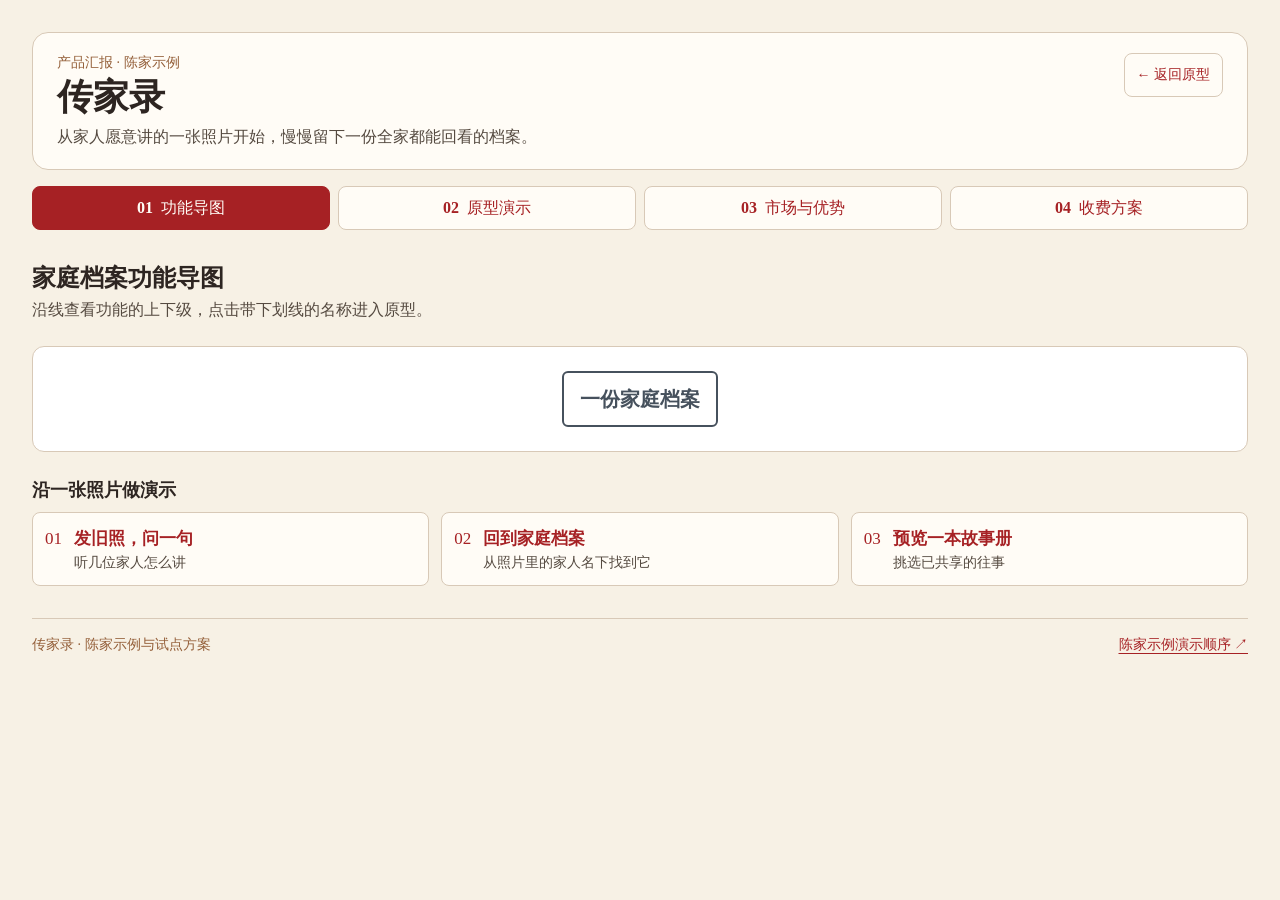
==== site/briefing.html @ 90c0b8bc "ci(发布): 部署传家录公开静态演示" ====
<!doctype html>
<html lang="zh-CN">
<head>
  <meta charset="utf-8">
  <meta name="viewport" content="width=device-width, initial-scale=1">
  <meta name="theme-color" content="#A62124">
  <meta name="description" content="传家录功能导图、陈家原型演示、目标市场与产品优势、收费方案。">
  <title>传家录 · 汇报专栏</title>
  <link rel="stylesheet" href="base.css">
  <link rel="stylesheet" href="briefing.css">
  <script src="briefing.js" defer></script>
</head>
<body class="briefing-page">
  <a class="briefing-skip" href="#briefing-content">跳到汇报内容</a>
  <div class="briefing-shell">
    <header class="briefing-header">
      <div>
        <p class="briefing-kicker">产品汇报 · 陈家示例</p>
        <h1>传家录</h1>
        <p>从家人愿意讲的一张照片开始，慢慢留下一份全家都能回看的档案。</p>
      </div>
      <a class="briefing-button" href="index.html#home">← 返回原型</a>
    </header>
    <nav class="briefing-steps" aria-label="汇报顺序">
      <a href="#features" data-briefing-step="features" aria-current="step"><span>01</span> 功能导图</a>
      <a href="#demo" data-briefing-step="demo"><span>02</span> 原型演示</a>
      <a href="#strengths" data-briefing-step="strengths"><span>03</span> 市场与优势</a>
      <a href="#pricing" data-briefing-step="pricing"><span>04</span> 收费方案</a>
    </nav>

    <main id="briefing-content" tabindex="-1">
      <section id="features" class="briefing-chapter" aria-labelledby="features-heading">
        <header class="briefing-section-head">
          <div><h2 id="features-heading" tabindex="-1">家庭档案功能导图</h2><p>沿线查看功能的上下级，点击带下划线的名称进入原型。</p></div>
          <p id="briefing-map-count" class="briefing-kicker"></p>
        </header>
        <div class="briefing-map">
          <div class="briefing-map-plane">
            <svg class="briefing-map-wires" preserveAspectRatio="none" aria-hidden="true" focusable="false">
              <defs>
                <symbol id="briefing-icon-family" viewBox="0 0 24 24"><path d="m3 10 9-7 9 7v10a1 1 0 0 1-1 1h-5v-7H9v7H4a1 1 0 0 1-1-1z"/></symbol>
                <symbol id="briefing-icon-record" viewBox="0 0 24 24"><path d="m15 4 5 5M4 20l5-1L21 7a2 2 0 0 0-5-5L4 14z"/></symbol>
                <symbol id="briefing-icon-together" viewBox="0 0 24 24"><rect x="8" y="2" width="8" height="13" rx="4"/><path d="M5 10a7 7 0 0 0 14 0M12 17v5M8 22h8"/></symbol>
                <symbol id="briefing-icon-daily" viewBox="0 0 24 24"><rect x="2" y="3" width="20" height="14" rx="2"/><path d="M12 17v4m-5 0h10"/></symbol>
                <symbol id="briefing-icon-legacy" viewBox="0 0 24 24"><path d="M4 3h13a2 2 0 0 1 2 2v16H6a3 3 0 0 1-3-3V4a1 1 0 0 1 1-1ZM3 17h16M8 7h7M8 11h5"/></symbol>
                <symbol id="briefing-icon-services" viewBox="0 0 24 24"><path d="m12 3 3 6 7 1-5 5 1 7-6-3-6 3 1-7-5-5 7-1Z"/></symbol>
              </defs>
              <g id="briefing-map-connections"></g>
            </svg>
            <p class="briefing-map-core">一份家庭档案</p>
            <div id="briefing-map-branches" class="briefing-map-branches" role="group" aria-label="家庭档案的六个功能分支"></div>
          </div>
        </div>
        <nav class="briefing-storyline" aria-label="一张照片的汇报路线">
          <h3>沿一张照片做演示</h3>
          <ol>
            <li><a href="#demo/old-photo"><span>01</span><strong>发旧照，问一句</strong><small>听几位家人怎么讲</small></a></li>
            <li><a href="#demo/by-person"><span>02</span><strong>回到家庭档案</strong><small>从照片里的家人名下找到它</small></a></li>
            <li><a href="#demo/storybook"><span>03</span><strong>预览一本故事册</strong><small>挑选已共享的往事</small></a></li>
          </ol>
        </nav>
      </section>

      <section id="demo" class="briefing-chapter" aria-labelledby="demo-heading" hidden>
        <header class="briefing-section-head">
          <div><h2 id="demo-heading" tabindex="-1">原型演示</h2><p>在这里操作陈家示例。用选择框切换讲解的功能。</p></div>
          <label class="briefing-picker">演示功能<select id="briefing-topic"></select></label>
        </header>
        <div id="briefing-demo-layout" class="briefing-demo-layout">
          <aside class="briefing-cue" aria-labelledby="briefing-topic-title">
            <div class="briefing-cue-copy">
              <p id="briefing-topic-group" class="briefing-kicker"></p>
              <h3 id="briefing-topic-title"></h3>
              <p id="briefing-topic-guide"></p>
            </div>
            <div class="briefing-cue-links">
              <a id="briefing-open-prototype" class="briefing-button" href="index.html#home" target="_blank" rel="noopener">打开完整原型 ↗</a>
              <a class="briefing-text-link" href="#features">回功能导图</a>
            </div>
          </aside>
          <div class="briefing-device">
            <iframe id="briefing-preview" title="传家录可操作原型" allow="microphone; camera; fullscreen"></iframe>
          </div>
        </div>
        <footer class="briefing-chapter-foot">
          <a class="briefing-button primary" href="#strengths">继续讲市场与优势 →</a>
        </footer>
      </section>

      <section id="strengths" class="briefing-chapter" aria-labelledby="strengths-heading" hidden>
        <header class="briefing-section-head">
          <div><h2 id="strengths-heading" tabindex="-1"><span>一份家庭档案，</span><span>记录全家人的日子</span></h2>
            <p>首批从父母往事整理和纪念礼物切入。子女发出一张老照片，请爸妈和亲友补原声，全家从这一件事开始记。</p></div>
        </header>
        <section class="briefing-selling-points" aria-labelledby="selling-points-heading">
          <h3 id="selling-points-heading">传家录的卖点</h3>
          <ul class="briefing-selling-grid">
            <li>
              <h4>一家人的往事，按家人就能找到</h4>
              <p>宝宝成长、爸妈的日子和两个人的日子各有入口。同一条往事可以关联多位家人，按授权回看。</p>
              <a class="briefing-text-link" href="#demo/by-person">按家人找往事 →</a>
            </li>
            <li>
              <h4>发一张老照片，收几位亲人的原声</h4>
              <p>亲人打开链接就能免登录回语音。每个人记得的细节，都留在原照片下。</p>
              <a class="briefing-text-link" href="#demo/old-photo">试发照片和收原声 →</a>
            </li>
            <li>
              <h4>爸妈用大屏回话，子女在手机回听</h4>
              <p>子女投送照片，爸妈点「回一句」，原声回到同一条往事。吃药提醒的确认回执也能在手机看。</p>
              <a class="briefing-text-link" href="#demo/screen-photo">体验爸妈大屏 →</a>
            </li>
            <li>
              <h4>先看自家的有声样册，再决定付费</h4>
              <p>选几条家人已共享的往事就能预览电子故事册，有录音的样页可以回听。开通家庭会员后可保存。</p>
              <a class="briefing-text-link" href="#demo/storybook">预览有声故事册 →</a>
            </li>
          </ul>
        </section>
        <dl class="briefing-market-entry">
          <div>
            <dt>首批目标客户</dt>
            <dd>手里有老照片、愿意组织亲人记录的成年子女。子女发起并决定是否付费，父母讲往事，其他家人补细节。</dd>
          </div>
          <div>
            <dt>从哪里触达</dt>
            <dd>优先找正在筹备父母寿辰、退休纪念或家庭团聚的子女。家庭摄影和老照片整理服务可作为待验证的合作渠道。</dd>
          </div>
        </dl>
        <section class="briefing-market-business" aria-labelledby="market-business-heading">
          <h3 id="market-business-heading">首期做手机端记录和成册，按家庭收费</h3>
          <p>把投入放在发照片、收原声、按家人回看和预览样册。全家可以免费开始，子女看到自家的样册后再决定是否开通会员。家庭会员拟按 <strong>249 元／家／年</strong> 收费，含共享 20 GB 和每年保存 2 本电子故事册。</p>
          <p>按可触达家庭数、完成首条共同记录的比例和完成后的实际付费率测算会员收入。日常补记和回看是续费的依据，纪念书、人生故事片、数字人和 VR 建模按单核算交付。</p>
        </section>
        <h3 id="market-comparison-heading" class="briefing-market-comparison-heading">家庭已有的选择与传家录的做法</h3>
        <div class="briefing-comparison-frame">
          <table class="briefing-comparison" role="table" aria-labelledby="market-comparison-heading">
            <thead role="rowgroup">
              <tr role="row">
                <th scope="col" role="columnheader">家庭任务</th>
                <th scope="col" role="columnheader">已有选择</th>
                <th scope="col" role="columnheader">传家录的优势</th>
                <th scope="col" role="columnheader">原型演示</th>
              </tr>
            </thead>
            <tbody role="rowgroup">
              <tr role="row">
                <th scope="row" role="rowheader">一家人分别记什么</th>
                <td role="cell" data-label="已有选择">
                  <p>亲宝宝围绕孕期、育儿和宝宝成长设计，亲友可以一起上传和回看孩子的照片、视频。</p>
                  <p class="briefing-comparison-sources">
                    <a class="briefing-text-link" href="https://apps.apple.com/cn/app/id672984826" target="_blank" rel="noopener noreferrer">亲宝宝官方功能 ↗</a>
                  </p>
                </td>
                <td class="briefing-comparison-product" role="cell" data-label="传家录的优势">
                  <p><strong>三个专版共用一份家庭档案</strong></p>
                  <ul class="briefing-comparison-editions">
                    <li><strong>宝宝成长</strong>从孕期、出生记到各月龄，照片视频与成长里程碑排在同一条时间线。</li>
                    <li><strong>爸妈的日子</strong>按年月翻有声相册，爸妈可以自己记，家人也能代记。</li>
                    <li><strong>两个人的日子</strong>记录约会、旅行和纪念日。默认仅两人可见，双方确认后可分享到指定家庭。</li>
                  </ul>
                </td>
                <td role="cell">
                  <div class="briefing-comparison-demos">
                    <a class="briefing-text-link" href="#demo/baby">宝宝专版 →</a>
                    <a class="briefing-text-link" href="#demo/elders">老年专版 →</a>
                    <a class="briefing-text-link" href="#demo/couple">两个人的日子 →</a>
                  </div>
                </td>
              </tr>
              <tr role="row">
                <th scope="row" role="rowheader">请父母讲往事</th>
                <td role="cell" data-label="已有选择">
                  <p>小智支持从照片口述成书。Remento 的 Story Ornament 支持多人录音，提交时需要登录或创建账号。</p>
                  <p class="briefing-comparison-sources">
                    <a class="briefing-text-link" href="https://www.memor.cn/" target="_blank" rel="noopener noreferrer">小智 ↗</a>
                    <a class="briefing-text-link" href="https://help.remento.co/en/articles/17184738-remento-ornament-contributor" target="_blank" rel="noopener noreferrer">Remento ↗</a>
                  </p>
                </td>
                <td class="briefing-comparison-product" role="cell" data-label="传家录的优势">
                  <p><strong>发一张照片就能请几位亲人讲同一件事</strong></p>
                  <p>女儿发爸妈的结婚照，问「那天是谁拍的？」爸爸和姑姑分别打开链接，免登录回语音。两份原声都留在原照片下，链接可分别撤回。</p>
                </td>
                <td role="cell"><a class="briefing-text-link" href="#demo/old-photo">发图和收回原声 →</a></td>
              </tr>
              <tr role="row">
                <th scope="row" role="rowheader">按家人找往事</th>
                <td role="cell" data-label="已有选择">
                  <p>融修提供全家可共建的家族树与人物档案，成员可以在授权范围内补充照片、声音和故事。</p>
                  <p class="briefing-comparison-sources">
                    <a class="briefing-text-link" href="https://www.rximmortal.com/" target="_blank" rel="noopener noreferrer">融修 ↗</a>
                  </p>
                </td>
                <td class="briefing-comparison-product" role="cell" data-label="传家录的优势">
                  <p><strong>同一条往事能从相关家人的名下翻到</strong></p>
                  <p>「念念第一次自己拜年」只留一条，念念的成长相册和爷爷的往事都能找到它。相关家人和可见范围分别设置，回看的都是同一条原记录。</p>
                </td>
                <td role="cell"><a class="briefing-text-link" href="#demo/by-person">按家人找同一条记录 →</a></td>
              </tr>
              <tr role="row">
                <th scope="row" role="rowheader">和爸妈一起回看</th>
                <td role="cell" data-label="已有选择">
                  <p>海外产品 ViewClix 已提供照片投送、定时提醒和通话时共看照片。</p>
                  <p class="briefing-comparison-sources">
                    <a class="briefing-text-link" href="https://viewclix.com/features/" target="_blank" rel="noopener noreferrer">ViewClix ↗</a>
                  </p>
                </td>
                <td class="briefing-comparison-product" role="cell" data-label="传家录的优势">
                  <p><strong>大屏上回的一句话，也回到原照片下</strong></p>
                  <p>子女从「记录」投送照片，爸妈在演示机点「回一句」。录音留在手机里的原照片下，也能从「爸妈的日子」回听。</p>
                </td>
                <td role="cell"><a class="briefing-text-link" href="#demo/screen-photo">看手机和大屏联动 →</a></td>
              </tr>
              <tr role="row">
                <th scope="row" role="rowheader">给家人做纪念册</th>
                <td role="cell" data-label="已有选择">
                  <p>小智公开提供实体印书及访谈成书，交付物和价格可以提前查看。</p>
                  <p class="briefing-comparison-sources">
                    <a class="briefing-text-link" href="https://www.memor.cn/" target="_blank" rel="noopener noreferrer">小智成书说明 ↗</a>
                  </p>
                </td>
                <td class="briefing-comparison-product" role="cell" data-label="传家录的优势">
                  <p><strong>用家人共同补好的往事做成样册</strong></p>
                  <p>从家庭档案选几条共享往事，预览自家的电子故事册，有原声的样页可以回听。子女看到效果后，可选择开通会员保存。</p>
                </td>
                <td role="cell"><a class="briefing-text-link" href="#demo/storybook">预览家庭故事册 →</a></td>
              </tr>
            </tbody>
          </table>
        </div>
        <footer class="briefing-chapter-foot">
          <a class="briefing-button primary" href="#pricing">继续讲收费方案 →</a>
        </footer>
      </section>

      <section id="pricing" class="briefing-chapter" aria-labelledby="pricing-heading" hidden>
        <header class="briefing-section-head">
          <div><h2 id="pricing-heading" tabindex="-1">收费方案</h2><p>全家先免费记录，按需要选家庭会员、爸妈大屏或专业制作服务。</p></div>
          <p class="briefing-kicker">试点方案</p>
        </header>
        <div class="briefing-prices">
          <article class="briefing-card">
            <h3>免费家庭</h3>
            <p class="briefing-price">0 元</p>
            <ul>
              <li>每家 2 GB 基础存储</li>
              <li>建家、邀请、家训、族谱和共同记录</li>
              <li>查看已授权的档案，挑选往事预览故事册</li>
            </ul>
          </article>
          <article class="briefing-card featured">
            <h3>家庭会员</h3>
            <p class="briefing-price">249 元 <small>／家／年</small></p>
            <ul>
              <li>同一家共享 20 GB 总容量</li>
              <li>每会员年保存 2 本电子故事册</li>
              <li>获授权的家人可回看，故事册可另存 PDF</li>
            </ul>
          </article>
        </div>
        <section id="pricing-screen" class="briefing-services" aria-labelledby="pricing-screen-heading">
          <header>
            <h3 id="pricing-screen-heading">爸妈大屏硬件</h3>
            <p>大屏放在爸妈家里，子女用手机绑定并管理，两端共用一份家庭档案。</p>
          </header>
          <div class="briefing-card">
            <div class="briefing-prices">
              <div>
                <h4>单买大屏</h4>
                <p class="briefing-service-price">按台一次性购机</p>
                <p>设备售价待核算，免费家庭和会员家庭均可绑定。</p>
              </div>
              <div>
                <h4>购机加选家庭会员</h4>
                <p class="briefing-service-price">一次性设备价 + 249 元／家／年</p>
                <p>加开后共享 20 GB，每年可存 2 本电子故事册。已有会员沿用本家权益。</p>
              </div>
            </div>
            <p><strong>设备基础联动</strong>包含手机投照片、大屏回语音、吃药提醒与确认回执、视频通话和一起看照片。回话会留在原往事下。</p>
            <a class="briefing-text-link" href="#demo/screen-photo">体验爸妈大屏 →</a>
          </div>
        </section>
        <section class="briefing-services" aria-labelledby="pricing-services-heading">
          <header>
            <h3 id="pricing-services-heading">独立增值服务</h3>
            <p>免费家庭和会员家庭都可以按项咨询。</p>
          </header>
          <div class="briefing-prices">
            <article class="briefing-card">
              <h4>AI 人生故事片</h4>
              <p class="briefing-service-price">15,000 元／位</p>
              <p>顾问上门采集口述和老照片，交付约 5 分钟的成片。</p>
              <a class="briefing-text-link" href="#demo/film">看故事片样片 →</a>
            </article>
            <article class="briefing-card">
              <h4>数字人创建</h4>
              <p class="briefing-service-price">按人物与制作范围报价</p>
              <p>用本人授权的资料创建互动数字人。家人可以提问，也能回看回答引用的资料。</p>
              <a class="briefing-text-link" href="#demo/digital-create">看数字人创建服务 →</a>
            </article>
            <article class="briefing-card">
              <h4>VR 房间建模</h4>
              <p class="briefing-service-price">按空间和采集范围报价</p>
              <p>把房间或老宅做成可漫游的三维场景。点开物件，就能回看相关故事。</p>
              <a class="briefing-text-link" href="#demo/vr-model">看 VR 房间建模服务 →</a>
            </article>
            <article class="briefing-card">
              <h4>人工纪念书</h4>
              <p class="briefing-service-price">按编辑、样书和印制分段报价</p>
              <p>人工整理家庭资料，确认校样和样书后印制成册。</p>
              <a class="briefing-text-link" href="#demo/keepsake">看纪念书制作流程 →</a>
            </article>
          </div>
        </section>
        <p class="briefing-note">大屏联动、订单与支付均为原型演示。</p>
        <footer class="briefing-chapter-foot">
          <a class="briefing-text-link" href="commercial-plan.html" target="_blank" rel="noopener">查看完整收费与交付规则 ↗</a>
          <a class="briefing-button" href="#demo/membership">演示会员权益 →</a>
        </footer>
      </section>
      <noscript><p class="briefing-note">开启 JavaScript 后可使用功能导图和内嵌原型。<a href="commercial-plan.html">查看收费方案</a></p></noscript>
    </main>

    <footer class="briefing-footer">
      <span>传家录 · 陈家示例与试点方案</span>
      <a href="assets/demo-mindmap.svg" target="_blank" rel="noopener">陈家示例演示顺序 ↗</a>
    </footer>
  </div>
</body>
</html>
---- site/base.css ----
/* 设计基线：朱门红、宣纸白与宋体；所有业务页共享同一套主题色。 */
:root{--canvas:#F7F1E5;--surface:#FFFCF6;--muted:#EFE5D7;--brand:#A62124;--pressed:#811A1D;--soft:#F5E7DF;--ink:#2D2521;--secondary:#554A40;--subtle:#74675B;--copper:#945F39;--copper-soft:#F0E3CE;--line:#D8C9B7;--danger:#A13E3E;--action:#B52D2A;--unit:1;--phone-width:390px;color-scheme:light}
*{box-sizing:border-box}
body{margin:0;background:#EAE7DF;color:var(--ink);font:17px/1.65 "Microsoft YaHei","PingFang SC",sans-serif}
/* 应用内大字号放大正文和操作文字；容器随文字自然增高。 */
body.large-text{--unit:1.3}
button,input,select,textarea{font:inherit}
button,a,input,select,textarea{-webkit-tap-highlight-color:transparent}
button{cursor:pointer}
button{color:inherit}
button:disabled{cursor:default;opacity:.5}
button:focus-visible,a:focus-visible,input:focus-visible,select:focus-visible,textarea:focus-visible{outline:2px solid var(--copper);outline-offset:3px}
button{border:0}
a{color:var(--brand)}
h1,h2,h3,p{margin:0}
h1,h2,h3{line-height:1.45}
button svg{flex-shrink:0}
.icon{width:22px;height:22px;vertical-align:middle;flex-shrink:0}
.serif{font-family:"Noto Serif SC","Songti SC",SimSun,serif}
button:active:not(:disabled){transform:translateY(1px)}
.studio{min-height:100vh;display:grid;grid-template-columns:260px minmax(460px,1fr) 250px;max-width:1600px;margin:auto}
.studio-sidebar{padding:48px 30px 28px;display:flex;flex-direction:column;border-right:1px solid #D8D8CE;background:#F2EFE7}
.wordmark{font-family:SimSun,serif;font-size:25px;font-weight:700;text-decoration:none;color:var(--brand)}
.wordmark span{display:block;font:9px/2.4 Georgia,serif;letter-spacing:2.4px;color:var(--copper)}
.studio-intro{font:36px/1.6 SimSun,serif;margin:46px 0 14px}
.studio-intro em{font-style:normal;color:var(--brand)}
.studio-caption{font-size:13px;color:var(--secondary);line-height:1.9}
.studio-nav{display:grid;gap:6px;margin-top:32px}
.studio-nav button{background:transparent;display:flex;align-items:center;gap:12px;border-radius:10px;padding:11px 13px;font-size:14px;text-align:left}
.studio-nav button.active{background:#E8D9C9;color:var(--brand);font-weight:700}
.studio-nav button:hover{background:#E8D9C9}
.studio-nav .icon{width:18px;height:18px}
.studio-bottom{margin-top:auto;padding-top:30px;font-size:11px;color:var(--subtle);line-height:2}
.studio-dot{display:inline-block;width:6px;height:6px;background:var(--brand);border-radius:50%;margin-right:6px}
.stage{display:flex;flex-direction:column;align-items:center;justify-content:center;padding:24px 20px;min-width:0}
.review-toolbar{display:flex;align-items:center;justify-content:center;flex-wrap:wrap;gap:8px;font-size:11px;color:var(--secondary);margin-bottom:16px;max-width:520px}
.review-toolbar label{display:flex;align-items:center;gap:4px}
.review-toolbar select,.review-toolbar button{border:1px solid #E8D9C9;background:#F9F7F1;border-radius:7px;padding:5px 6px;font-size:11px}
.review-toolbar button[aria-pressed="true"]{background:var(--brand);color:white}
/* 报告入口放在预览工具区，手机视口同样可见，不增加客户主导航栏目。 */
.review-report-link{display:inline-flex;align-items:center;min-height:32px;padding:5px 8px;border:1px solid #E8D9C9;border-radius:7px;background:#F9F7F1;text-decoration:none;font-size:11px;white-space:nowrap}
.review-label{font-size:10px;letter-spacing:1px;margin-right:4px}
.phone{width:var(--phone-width);height:844px;max-width:100%;background:var(--canvas);border:7px solid #FFFDF7;border-radius:42px;box-shadow:0 0 0 1px #C9A99A,0 22px 55px #70202316;display:flex;flex-direction:column;overflow:hidden;position:relative}
.statusbar{height:36px;flex-shrink:0;padding:9px 22px 0;display:flex;justify-content:space-between;font:12px/1.3 Arial,sans-serif;color:var(--ink)}
.statusbar>div{display:flex;gap:8px;align-items:center}
.signal{font-size:10px;letter-spacing:-2px}
.wifi{font-size:17px}
.battery{height:9px;width:20px;border:1px solid currentColor;border-radius:2px;position:relative}
.battery:before{content:"";position:absolute;inset:1px 2px 1px 1px;background:currentColor;border-radius:1px}
.app-header{padding:6px 18px 10px;display:flex;align-items:center;gap:8px;min-height:58px;flex-shrink:0}
.app-header h1{font-size:calc(18px * var(--unit));font-weight:600;flex:1;min-width:0;overflow-wrap:anywhere}
.my-button{display:flex;align-items:center;gap:5px;padding:3px;background:none;font-size:calc(13px * var(--unit));white-space:nowrap;min-height:48px}
.app-content{flex:1;min-height:0;overflow-y:auto;overflow-x:hidden;scrollbar-width:thin;scrollbar-color:#C9A99A transparent;outline:none;position:relative}
.app-content:focus{outline:none}
/* 五项主导航在两种字号下沿用相同位置，长栏目名可在各自按钮内换行。 */
.bottom-nav{display:grid;grid-auto-flow:column;grid-auto-columns:minmax(0,1fr);align-items:stretch;flex-shrink:0;padding:7px 8px 10px;background:var(--surface);border-top:1px solid #E8D9C9}
.bottom-nav button{min-width:0;background:none;color:var(--subtle);display:flex;flex-direction:column;justify-content:center;align-items:center;gap:2px;font-size:calc(12px * var(--unit));line-height:1.35;white-space:nowrap;padding:3px 2px;min-height:48px}
.large-type .bottom-nav button span{max-width:100%;white-space:normal;overflow-wrap:anywhere}
.bottom-nav button.active{color:var(--brand);font-weight:700}
.bottom-nav .icon{width:23px;height:23px}
.review-panel{padding:105px 25px 30px 20px;color:var(--secondary)}
.eyebrow{font-size:10px;letter-spacing:2px;color:var(--copper)}
.review-panel h2{font:23px/1.6 SimSun,serif;color:var(--ink);margin:15px 0}
.review-panel>p{font-size:13px;line-height:1.9}
.palette{display:flex;gap:8px;margin:24px 0}
.palette i{width:24px;height:24px;border-radius:50%;border:1px solid #E8D9C9}
.review-rule{border-top:1px solid #E8D9C9;padding-top:20px;font-size:12px}
.review-rule strong{font-size:13px;color:var(--brand)}
.review-rule p{margin-top:7px;line-height:1.8}
.review-panel details{margin-top:28px;font-size:11px}
.review-panel summary{cursor:pointer}
.review-panel pre{font:10px/1.7 monospace;white-space:pre-wrap;overflow-wrap:anywhere;margin:12px 0;padding:10px;background:#F4F3ED;border-radius:8px}
.overview-link{display:block;margin-top:22px;font-size:12px;text-decoration:none}
.stage-note{font-size:10px;color:var(--subtle);text-align:center;margin-top:10px;max-width:400px}
/* 基础内容与控件使用同一套尺寸，系统字号放大时自然增高。 */
.page{padding:8px 19px 28px;font-size:calc(17px * var(--unit))}
.page-title{font:600 calc(29px * var(--unit))/1.5 SimSun,serif;letter-spacing:-.6px;margin:2px 0 8px}
.page-subtitle{font-size:calc(14px * var(--unit));color:var(--secondary);line-height:1.7}
.section{margin-top:25px}
.section-heading{display:flex;align-items:center;justify-content:space-between;gap:8px;margin-bottom:12px}
.section-heading h2{font-size:calc(19px * var(--unit));font-weight:600}
.section-heading .text-link{font-size:calc(13px * var(--unit))}
.caption{font-size:calc(13px * var(--unit));color:var(--subtle);line-height:1.65}
.small{font-size:calc(14px * var(--unit))}
.muted{color:var(--secondary)}
.copper{color:var(--copper)}
.row{display:flex;align-items:center;gap:12px}
.between{justify-content:space-between}
.grow{flex:1;min-width:0}
.stack{display:grid;gap:12px}
.btn{display:inline-flex;align-items:center;justify-content:center;gap:8px;min-height:52px;padding:12px 18px;border-radius:12px;background:var(--brand);color:var(--surface);font-size:calc(16px * var(--unit));font-weight:500;line-height:1.5;text-align:center;white-space:normal;overflow-wrap:anywhere}
.btn:hover{background:var(--pressed)}
.btn.secondary{background:var(--soft);color:var(--brand)}
.btn.outline{background:transparent;border:1px solid #C9A99A;color:var(--brand)}
.btn.light{background:var(--surface);color:var(--brand)}
.btn.danger{background:#F5E8E4;color:var(--danger)}
.btn.compact{min-height:43px;font-size:calc(14px * var(--unit));padding:8px 12px}
.full{width:100%}
.text-link{background:none;color:var(--brand);font-size:inherit;padding:5px 0;display:inline-flex;align-items:center;gap:5px;text-decoration:none;min-height:36px;text-align:left}
.text-link .icon{width:16px;height:16px}
.icon-button{display:inline-flex;align-items:center;justify-content:center;width:48px;min-height:48px;flex-shrink:0;background:transparent;border-radius:50%}
.icon-button.soft{background:var(--soft)}
.card{background:var(--surface);border:1px solid #E8D9C9;border-radius:16px;padding:16px}
.badge{display:inline-flex;align-items:center;gap:4px;font-size:calc(13px * var(--unit));line-height:1.5;background:var(--soft);color:var(--brand);padding:4px 7px;border-radius:6px;vertical-align:middle;max-width:100%;overflow-wrap:anywhere}
.badge.warm{background:var(--copper-soft);color:var(--copper)}
.badge.gray{background:#EEEDE6;color:var(--secondary)}
.badge.error{background:#F4E7E4;color:var(--danger)}
.avatar{width:40px;height:40px;display:inline-flex;align-items:center;justify-content:center;border-radius:50%;flex-shrink:0;overflow:hidden;background:#E8D9C9;color:var(--brand);font-size:16px;font-family:SimSun,serif;font-weight:600}
.avatar img{height:100%;width:100%;object-fit:cover}
.avatar.father img{object-position:24% center}
.avatar.daughter img{object-position:76% center}
.avatar.small{width:28px;height:28px;font-size:12px}
.avatar.large{width:68px;height:68px;font-size:28px}
.avatar.rose{background:#EBDDD6;color:#875B4F}
.avatar.sand{background:#DFDCCB;color:#746344}
.tags{display:flex;flex-wrap:wrap;gap:6px}
.divider{border:0;border-top:1px solid var(--line);margin:20px 0}
.empty{padding:30px 16px;text-align:center;color:var(--secondary)}
.empty>.icon{width:34px;height:34px;color:var(--copper);margin-bottom:12px}
.empty h2{font-size:calc(19px * var(--unit));color:var(--ink);margin-bottom:10px}
.empty p{font-size:calc(14px * var(--unit));margin-bottom:18px}
.note{font-size:calc(13px * var(--unit));line-height:1.7;color:var(--secondary);background:#EEEEE5;padding:12px;border-radius:10px}
.notice{background:var(--copper-soft);color:var(--copper);border-radius:12px;padding:13px;font-size:calc(14px * var(--unit));line-height:1.65}
.toast{position:absolute;bottom:90px;left:20px;right:20px;background:#702023EF;color:white;border-radius:12px;padding:12px 16px;font-size:14px;line-height:1.7;text-align:center;pointer-events:none;opacity:0;transform:translateY(8px);transition:.2s;z-index:50}
.toast.show{opacity:1;transform:none}
.tabs{display:flex;gap:8px;margin:18px 0;flex-wrap:wrap}
.tabs button{padding:9px 16px;border-radius:9px;background:transparent;color:var(--secondary);font-size:calc(15px * var(--unit));min-height:44px}
.tabs button.active{background:var(--brand);color:white}
.form-field{display:grid;gap:7px;margin-bottom:18px}
.form-field>label{font-size:calc(15px * var(--unit));font-weight:600}
.form-field input,.form-field select,.form-field textarea{width:100%;border:1px solid #C9A99A;border-radius:11px;background:var(--surface);padding:12px;color:var(--ink);font-size:calc(16px * var(--unit));line-height:1.7;min-width:0}
.form-field textarea{min-height:150px;resize:vertical}
.check-row{display:flex;align-items:flex-start;gap:10px;font-size:calc(14px * var(--unit));padding:9px 0}
.check-row input{width:19px;height:19px;accent-color:var(--brand);margin-top:3px;flex-shrink:0}
.modal{border:0;border-radius:23px;background:var(--surface);color:var(--ink);width:min(420px,calc(100% - 28px));max-height:85dvh;padding:24px;box-shadow:0 20px 80px #70202330}
.modal::backdrop{background:#70202355}
.modal-header{display:flex;align-items:center;justify-content:space-between;margin-bottom:16px;gap:8px}
.modal-header h2{font:600 23px/1.5 SimSun,serif}
.modal p{margin-bottom:13px;font-size:15px;line-height:1.8}
.modal .icon-button{margin:-8px -10px -8px 0}
.modal .form-field>label,.modal .form-field input,.modal .form-field select,.modal .form-field textarea{font-size:16px}
.modal .btn{font-size:16px}
.modal .caption{font-size:13px}
.modal .check-row{font-size:14px}
.modal-error{color:var(--danger);font-size:14px;min-height:24px}
@media(min-width:1600px){.studio{grid-template-columns:280px minmax(500px,1fr) 290px}
.studio-sidebar{padding-left:42px}
.review-panel{padding-right:40px}}
@media(max-width:1150px){.studio{grid-template-columns:230px minmax(430px,1fr)}
.review-panel{display:none}
.studio-sidebar{padding-left:24px;padding-right:24px}}
@media(max-width:760px){.studio{display:block}
.studio-sidebar,.review-panel{display:none}
.stage{padding:0;height:100dvh}
.review-toolbar{position:relative;z-index:10;width:100%;margin:0;background:#F7F1E5;padding:5px;min-height:40px;max-width:none}
.review-label{display:none}
.phone{width:100%!important;height:auto;flex:1;min-height:0;border:0;border-radius:0;box-shadow:none}
.statusbar{display:none}
.app-header{padding-top:10px}
.stage-note{display:none}
.page{padding-left:20px;padding-right:20px}
.bottom-nav{padding-bottom:max(10px,env(safe-area-inset-bottom))}
.modal{max-height:90dvh}
.phone.space-mode .app-header{padding-top:14px}}
body.embedded{background:var(--canvas)}
.embedded .studio{display:block;min-height:0}
.embedded .studio-sidebar,.embedded .review-panel,.embedded .review-toolbar,.embedded .stage-note{display:none}
.embedded .stage{padding:0}
.embedded .phone{width:100%!important;height:100dvh;max-width:none;border:0;box-shadow:none;border-radius:0}
.embedded .statusbar{display:flex}
.embedded .app-header{padding-top:6px}
@media(prefers-reduced-motion:reduce){*{scroll-behavior:auto!important;animation:none!important;transition:none!important}}
.phone .caption{font-size:calc(14px * var(--unit))}
.phone .text-link{min-height:44px}
.phone button,.modal button,.check-row{min-height:48px}
---- site/briefing.css ----
/* 汇报页使用原型的纸色和朱红，功能导图及原型画板共用一套布局。 */
.briefing-page {
  background: var(--canvas);
  font-family: "Source Han Serif SC", "Noto Serif SC", "Songti SC", SimSun, serif;
}

.briefing-shell {
  width: min(100%, 1320px);
  margin-inline: auto;
  padding: 32px 32px 24px;
}

.briefing-page [hidden] {
  display: none !important;
}

.briefing-skip {
  position: fixed;
  z-index: 6;
  top: 8px;
  left: 8px;
  padding: 8px 12px;
  transform: translateY(-150%);
  background: var(--surface);
}

.briefing-skip:focus {
  transform: none;
}

.briefing-header,
.briefing-section-head,
.briefing-chapter-foot,
.briefing-footer {
  display: flex;
  justify-content: space-between;
  align-items: flex-start;
  flex-wrap: wrap;
  gap: 12px 24px;
}

.briefing-header {
  padding: 20px 24px;
  border: 1px solid var(--line);
  border-radius: 16px;
  background: var(--surface);
}

.briefing-header h1 {
  margin: 4px 0 8px;
  color: var(--ink);
  font-size: 36px;
  line-height: 40px;
  font-weight: 600;
}

.briefing-header > div {
  max-width: 640px;
}

.briefing-header p,
.briefing-section-head p,
.briefing-footer {
  color: var(--secondary);
  font-size: 16px;
  line-height: 24px;
}

.briefing-page .briefing-kicker,
.briefing-footer {
  color: var(--copper);
  font-size: 14px;
  line-height: 20px;
}

.briefing-steps {
  display: grid;
  grid-template-columns: repeat(4, minmax(0, 1fr));
  gap: 8px;
  position: sticky;
  z-index: 2;
  top: 0;
  padding: 16px 0;
  background: var(--canvas);
}

.briefing-steps a,
.briefing-button {
  display: inline-flex;
  justify-content: center;
  align-items: center;
  gap: 8px;
  padding: 8px 12px;
  min-height: 44px;
  border: 1px solid var(--line);
  border-radius: 8px;
  background: var(--surface);
  color: var(--brand);
  text-align: center;
  text-decoration: none;
  font-size: 14px;
  line-height: 20px;
}

.briefing-steps a {
  font-size: 16px;
  line-height: 24px;
}

.briefing-steps a span {
  font-variant-numeric: tabular-nums;
  font-weight: 600;
}

.briefing-steps a[aria-current],
.briefing-button.primary {
  border-color: var(--brand);
  background: var(--brand);
  color: var(--surface);
}

.briefing-steps a:hover:not([aria-current]),
.briefing-button:hover:not(.primary) {
  background: var(--soft);
  border-color: var(--copper);
}

.briefing-button.primary:hover {
  background: var(--pressed);
}

.briefing-chapter {
  padding: 16px 0 8px;
}

.briefing-section-head {
  align-items: end;
  margin-bottom: 24px;
}

.briefing-section-head h2 {
  margin-bottom: 4px;
  font-size: 24px;
  line-height: 32px;
}

.briefing-map {
  --map-ink: #46515d;
  padding: 24px;
  border: 1px solid var(--line);
  border-radius: 12px;
  background: #fff;
  font-family: "Microsoft YaHei", "PingFang SC", system-ui, sans-serif;
}

.briefing-map-plane {
  --map-layout: columns;
  position: relative;
  display: grid;
  grid-template-columns: minmax(0, 1fr) max-content minmax(0, 1fr);
  grid-template-rows: repeat(3, auto);
  align-items: center;
  gap: 16px clamp(28px, 3.4vw, 56px);
  max-width: 1180px;
  margin-inline: auto;
}

.briefing-map-wires {
  position: absolute;
  inset: 0;
  width: 100%;
  height: 100%;
  pointer-events: none;
}

.briefing-map-main-wire,
.briefing-map-group-wire,
.briefing-map-leaf-wire {
  fill: none;
  stroke-linecap: round;
  vector-effect: non-scaling-stroke;
}

.briefing-map-main-wire {
  stroke: var(--map-ink);
  stroke-width: 2px;
}

.briefing-map-group-wire {
  stroke: #5e6c79;
  stroke-width: 1.4px;
}

.briefing-map-leaf-wire {
  stroke: #7b8792;
  stroke-width: 1px;
}

.briefing-map-core,
.briefing-map-node {
  border: 2px solid var(--map-ink);
  border-radius: 6px;
  background: #fff;
  color: var(--map-ink);
  font-weight: 600;
  text-align: center;
}

.briefing-map-core {
  grid-column: 2;
  grid-row: 1 / -1;
  z-index: 1;
  padding: 12px 16px;
  font-size: 20px;
  line-height: 28px;
}

.briefing-map-branches {
  display: contents;
}

.briefing-map-branch {
  display: grid;
  grid-row: var(--branch-row);
  align-items: center;
  column-gap: 28px;
  z-index: 1;
  min-width: 0;
}

.briefing-map-branch.left {
  grid-column: 1;
  grid-template-columns: minmax(0, 1fr) 116px;
  grid-template-areas: "groups node";
}

.briefing-map-branch.right {
  grid-column: 3;
  grid-template-columns: 116px minmax(0, 1fr);
  grid-template-areas: "node groups";
}

.briefing-map-node {
  display: grid;
  grid-area: node;
  align-content: center;
  justify-items: center;
  gap: 8px;
  min-height: 88px;
  padding: 8px 6px;
  font-size: 16px;
  line-height: 24px;
  text-wrap: balance;
}

.briefing-map-icon {
  width: 30px;
  height: 30px;
  color: var(--brand);
  fill: none;
  stroke: currentColor;
  stroke-width: 1.65;
  stroke-linecap: round;
  stroke-linejoin: round;
}

.briefing-map-groups,
.briefing-map-leaves {
  min-width: 0;
  margin: 0;
  padding: 0;
  list-style: none;
}

.briefing-map-groups {
  display: grid;
  grid-area: groups;
  gap: 8px;
}

.briefing-map-group {
  display: grid;
  grid-template-columns: 104px minmax(0, 1fr);
  grid-template-areas: "parent leaves";
  align-items: center;
  column-gap: 20px;
  min-width: 0;
}

.briefing-map-branch.left .briefing-map-group {
  grid-template-columns: minmax(0, 1fr) 104px;
  grid-template-areas: "leaves parent";
}

.briefing-map-parent {
  grid-area: parent;
  justify-self: start;
  max-width: 100%;
  margin: 0;
  border: 1px solid #c6b9ac;
  border-radius: 5px;
  background: #fcf7f0;
  color: var(--map-ink);
  font-size: 14px;
  line-height: 20px;
  font-weight: 600;
  text-align: center;
  text-wrap: balance;
}

.briefing-map-branch.left .briefing-map-parent {
  justify-self: end;
}

.briefing-map-parent > * {
  display: flex;
  align-items: center;
  justify-content: center;
  min-height: 28px;
  padding: 4px 6px;
  border-radius: inherit;
}

.briefing-map-parent:has(.edition) {
  border-color: #d0a795;
  background: #fff3eb;
}

.briefing-map-leaves {
  grid-area: leaves;
}

.briefing-map-leaf {
  display: flex;
  align-items: center;
  min-width: 0;
  min-height: 24px;
  color: var(--map-ink);
  font-size: 14px;
  line-height: 20px;
}

.briefing-map-branch.left .briefing-map-leaf {
  justify-content: flex-end;
  text-align: right;
}

.briefing-map-leaf > * {
  display: flex;
  align-items: center;
  min-width: 0;
  padding: 2px 4px;
  border-radius: 4px;
}

.briefing-map-leaf span {
  color: var(--subtle);
}

.briefing-map-link {
  color: inherit;
  text-decoration: underline dotted #ac9d90;
  text-underline-offset: 3px;
}

.briefing-map-link.edition {
  color: var(--brand);
  font-weight: 600;
}

.briefing-map-link:hover,
.briefing-map-link:focus-visible {
  background: var(--soft);
  color: var(--brand);
  text-decoration: underline;
}

.briefing-card h3,
.briefing-cue h3,
.briefing-storyline h3 {
  font-size: 18px;
  line-height: 28px;
}

.briefing-storyline ol {
  display: grid;
  grid-template-columns: repeat(3, minmax(0, 1fr));
  gap: 12px;
  list-style: none;
  margin: 0;
  padding: 0;
}

.briefing-storyline {
  margin-top: 24px;
}

.briefing-storyline h3 {
  margin-bottom: 8px;
}

.briefing-storyline a {
  display: grid;
  grid-template-columns: auto minmax(0, 1fr);
  column-gap: 12px;
  min-height: 68px;
  padding: 12px;
  border: 1px solid var(--line);
  border-radius: 8px;
  background: var(--surface);
  text-decoration: none;
}

.briefing-storyline a:hover {
  border-color: var(--brand);
  background: var(--soft);
}

.briefing-storyline a span {
  grid-row: span 2;
}

.briefing-storyline a small {
  color: var(--secondary);
  font-size: 14px;
  line-height: 20px;
}

.briefing-cue-links {
  display: flex;
  align-items: center;
  flex-wrap: wrap;
  gap: 8px;
}

.briefing-picker {
  display: grid;
  gap: 4px;
  color: var(--secondary);
  font-size: 14px;
  line-height: 20px;
}

.briefing-picker select {
  min-width: 200px;
  min-height: 44px;
  padding: 8px 12px;
  border: 1px solid var(--line);
  border-radius: 8px;
  background: var(--surface);
  color: var(--ink);
}

.briefing-demo-layout,
.briefing-prices {
  display: grid;
  align-items: start;
  gap: 16px;
}

.briefing-demo-layout {
  grid-template-columns: minmax(0, 1fr) minmax(0, 390px);
  gap: 24px;
  max-width: 900px;
  margin-inline: auto;
}

.briefing-demo-layout.wide {
  grid-template-columns: minmax(0, 1fr);
  max-width: none;
}

.briefing-device {
  min-width: 0;
  overflow: hidden;
  border: 1px solid var(--line);
  border-radius: 16px;
  background: var(--surface);
  box-shadow: 0 8px 24px #65401b14;
}

.briefing-device iframe {
  display: block;
  width: 100%;
  height: min(780px, 92dvh);
  border: 0;
}

.wide .briefing-device iframe {
  height: min(880px, 94dvh);
}

.briefing-cue,
.briefing-card {
  display: grid;
  gap: 8px;
  height: 100%;
  padding: 24px;
  border: 1px solid var(--line);
  border-radius: 12px;
  background: var(--surface);
  font-size: 16px;
  line-height: 24px;
}

.briefing-cue {
  height: auto;
}

.briefing-cue-copy {
  display: grid;
  gap: 8px;
}

.wide .briefing-cue {
  grid-template-columns: minmax(0, 1fr) auto;
  align-items: center;
  padding: 16px;
}

.wide .briefing-cue-links {
  margin-top: 0;
}

.briefing-text-link,
.briefing-footer a {
  color: var(--brand);
  font-size: 14px;
  line-height: 20px;
  text-underline-offset: 4px;
}

.briefing-cue-links,
.briefing-chapter-foot {
  margin-top: 16px;
}

.briefing-chapter-foot {
  justify-content: flex-end;
  align-items: center;
}

#strengths-heading > span {
  display: inline-block;
  max-width: 100%;
}

.briefing-selling-points {
  margin-bottom: 24px;
}

.briefing-selling-grid {
  display: grid;
  grid-template-columns: repeat(4, minmax(0, 1fr));
  gap: 24px;
  margin: 0;
  padding: 16px;
  list-style: none;
  border: 1px solid var(--line);
  border-radius: 12px;
  background: var(--surface);
}

.briefing-selling-grid > li {
  display: grid;
  grid-template-rows: auto 1fr auto;
  gap: 8px;
}

.briefing-selling-grid h4 {
  margin: 0;
  font-size: 18px;
  line-height: 28px;
  font-weight: 600;
  text-wrap: balance;
}

.briefing-selling-grid p {
  color: var(--secondary);
  font-size: 16px;
  line-height: 24px;
  text-wrap: pretty;
}

.briefing-selling-grid .briefing-text-link {
  justify-self: start;
}

.briefing-market-entry {
  display: grid;
  grid-template-columns: repeat(2, minmax(0, 1fr));
  gap: 12px;
  margin: 0;
}

.briefing-market-entry > div,
.briefing-market-business {
  padding: 16px;
  border: 1px solid var(--line);
  border-radius: 12px;
}

.briefing-market-entry > div {
  background: var(--surface);
}

.briefing-market-entry dt {
  margin: 0;
  color: var(--ink);
  font-size: 16px;
  line-height: 24px;
  font-weight: 600;
}

.briefing-market-entry dd {
  margin: 4px 0 0;
}

.briefing-market-entry dd,
.briefing-market-business p {
  color: var(--secondary);
  font-size: 16px;
  line-height: 24px;
}

.briefing-market-business,
.briefing-market-comparison-heading {
  margin-top: 24px;
}

.briefing-selling-points > h3,
.briefing-market-business h3,
.briefing-market-comparison-heading {
  margin-bottom: 8px;
  font-size: 18px;
  line-height: 28px;
}

.briefing-market-business {
  background: var(--soft);
}

.briefing-market-business p + p {
  margin-top: 8px;
}

.briefing-comparison-frame {
  border: 1px solid var(--line);
  border-radius: 12px;
  overflow: hidden;
}

.briefing-comparison {
  width: 100%;
  border-collapse: collapse;
  table-layout: fixed;
  background: var(--surface);
  font-size: 16px;
  line-height: 24px;
}

.briefing-comparison :is(th, td) {
  padding: 16px;
  text-align: left;
  vertical-align: top;
  overflow-wrap: anywhere;
}

.briefing-comparison th {
  font-weight: 600;
}

.briefing-comparison thead th {
  background: var(--muted);
}

.briefing-comparison thead :is(th:first-child, th:last-child) {
  width: 15%;
}

.briefing-comparison thead th:nth-child(2) {
  width: 30%;
}

.briefing-comparison tr > * + * {
  border-inline-start: 1px solid var(--line);
}

.briefing-comparison tbody tr > * {
  border-top: 1px solid var(--line);
}

.briefing-comparison tbody th {
  color: var(--brand);
}

.briefing-comparison td {
  color: var(--secondary);
}

.briefing-comparison td p {
  text-wrap: pretty;
}

.briefing-comparison .briefing-comparison-product {
  background: var(--soft);
}

.briefing-comparison-product strong {
  color: var(--ink);
  font-weight: 600;
}

.briefing-comparison-product p + p {
  margin-top: 4px;
}

.briefing-comparison-editions {
  display: grid;
  gap: 4px;
  margin: 4px 0 0;
  padding: 0;
  list-style: none;
}

.briefing-comparison-editions strong {
  margin-inline-end: 4px;
}

.briefing-comparison-demos {
  display: flex;
  flex-direction: column;
  align-items: flex-start;
  gap: 8px;
}

.briefing-comparison-sources {
  display: flex;
  flex-wrap: wrap;
  gap: 4px 12px;
  margin-top: 8px;
}

.briefing-prices {
  grid-template-columns: repeat(2, minmax(0, 1fr));
}

.briefing-prices ul {
  margin: 4px 0 0;
  padding-left: 20px;
}

.briefing-prices li + li {
  margin-top: 4px;
}

.briefing-card.featured {
  border-color: #cb8f78;
  background: #fff4e9;
}

.briefing-price {
  color: var(--brand);
  font-size: 30px;
  line-height: 36px;
  font-weight: 600;
  font-variant-numeric: tabular-nums;
}

.briefing-price small,
.briefing-note {
  font-size: 14px;
  line-height: 20px;
}

.briefing-services {
  margin-top: 24px;
}

.briefing-services > header {
  margin-bottom: 12px;
}

.briefing-services > header p {
  margin-top: 4px;
  color: var(--secondary);
  font-size: 16px;
  line-height: 24px;
}

.briefing-services > .briefing-prices > .briefing-card {
  grid-template-rows: auto auto 1fr auto;
}

.briefing-services h4,
.briefing-service-price {
  margin: 0;
  font-size: 18px;
  line-height: 28px;
  font-weight: 600;
}

.briefing-service-price {
  color: var(--brand);
  font-variant-numeric: tabular-nums;
}

.briefing-services .briefing-text-link {
  justify-self: start;
  align-self: end;
}

.briefing-note {
  margin-top: 16px;
  color: var(--secondary);
}

.briefing-footer {
  margin-top: 24px;
  padding-top: 16px;
  border-top: 1px solid var(--line);
}

@media (max-width: 1140px) {
  .briefing-map-plane {
    --map-layout: stacked;
    grid-template-columns: minmax(0, 1fr);
    grid-template-rows: none;
    gap: 20px;
  }

  .briefing-map-core {
    grid-column: 1;
    grid-row: 1;
    justify-self: start;
  }

  .briefing-map-branch:is(.left, .right) {
    grid-column: 1;
    grid-row: auto;
    grid-template-columns: minmax(0, 1fr);
    grid-template-areas: "node" "groups";
    gap: 8px;
    margin-left: 24px;
  }

  .briefing-map-node {
    justify-self: start;
    min-width: 104px;
    min-height: 72px;
    font-size: 14px;
    line-height: 20px;
  }

  .briefing-map-groups {
    margin-left: 24px;
  }

  .briefing-map-branch.left .briefing-map-group {
    grid-template-columns: 104px minmax(0, 1fr);
    grid-template-areas: "parent leaves";
  }

  .briefing-map-branch.left .briefing-map-parent {
    justify-self: start;
  }

  .briefing-map-branch.left .briefing-map-leaf {
    justify-content: flex-start;
    text-align: left;
  }
}

@media (max-width: 960px) {
  .wide .briefing-cue {
    grid-template-columns: minmax(0, 1fr);
  }

  .briefing-selling-grid {
    grid-template-columns: repeat(2, minmax(0, 1fr));
  }

  /* 窄屏每个场景单独占一行，市场与传家录仍可左右对读。 */
  .briefing-comparison thead {
    position: absolute;
    width: 1px;
    height: 1px;
    overflow: hidden;
    clip-path: inset(50%);
  }

  .briefing-comparison,
  .briefing-comparison tbody {
    display: block;
  }

  .briefing-comparison {
    font-size: 14px;
    line-height: 20px;
  }

  .briefing-comparison tbody tr {
    display: grid;
    grid-template-columns: minmax(0, 1fr) minmax(0, 1.2fr);
  }

  .briefing-comparison tbody tr > * {
    padding: 12px;
  }

  .briefing-comparison tbody th,
  .briefing-comparison tbody td:last-child {
    grid-column: 1 / -1;
  }

  .briefing-comparison tbody th {
    background: var(--muted);
    font-size: 16px;
    line-height: 24px;
  }

  .briefing-comparison tbody tr:first-child th {
    border-top: 0;
  }

  .briefing-comparison td[data-label]::before {
    content: attr(data-label);
    display: block;
    margin-bottom: 4px;
    font-weight: 600;
  }

  .briefing-comparison tbody td:last-child {
    border-inline-start: 0;
    padding-block: 0;
  }

  .briefing-comparison tbody td:last-child a {
    display: inline-flex;
    align-items: center;
    min-height: 44px;
  }

  .briefing-comparison-demos {
    flex-direction: row;
    flex-wrap: wrap;
    gap: 0 12px;
  }
}

@media (max-width: 760px) {
  .briefing-shell {
    padding: 16px;
  }

  .briefing-header,
  .briefing-map,
  .briefing-card,
  .briefing-cue {
    padding: 16px;
  }

  .briefing-header h1 {
    font-size: 30px;
    line-height: 36px;
  }

  .briefing-steps {
    grid-template-columns: repeat(2, minmax(0, 1fr));
    padding: 8px 0;
  }

  .briefing-steps a {
    padding: 8px 4px;
    gap: 4px;
    font-size: 14px;
    line-height: 20px;
  }

  .briefing-storyline ol,
  .briefing-demo-layout,
  .briefing-selling-grid,
  .briefing-market-entry,
  .briefing-prices {
    grid-template-columns: minmax(0, 1fr);
  }

  .briefing-map-link {
    min-height: 44px;
  }
}
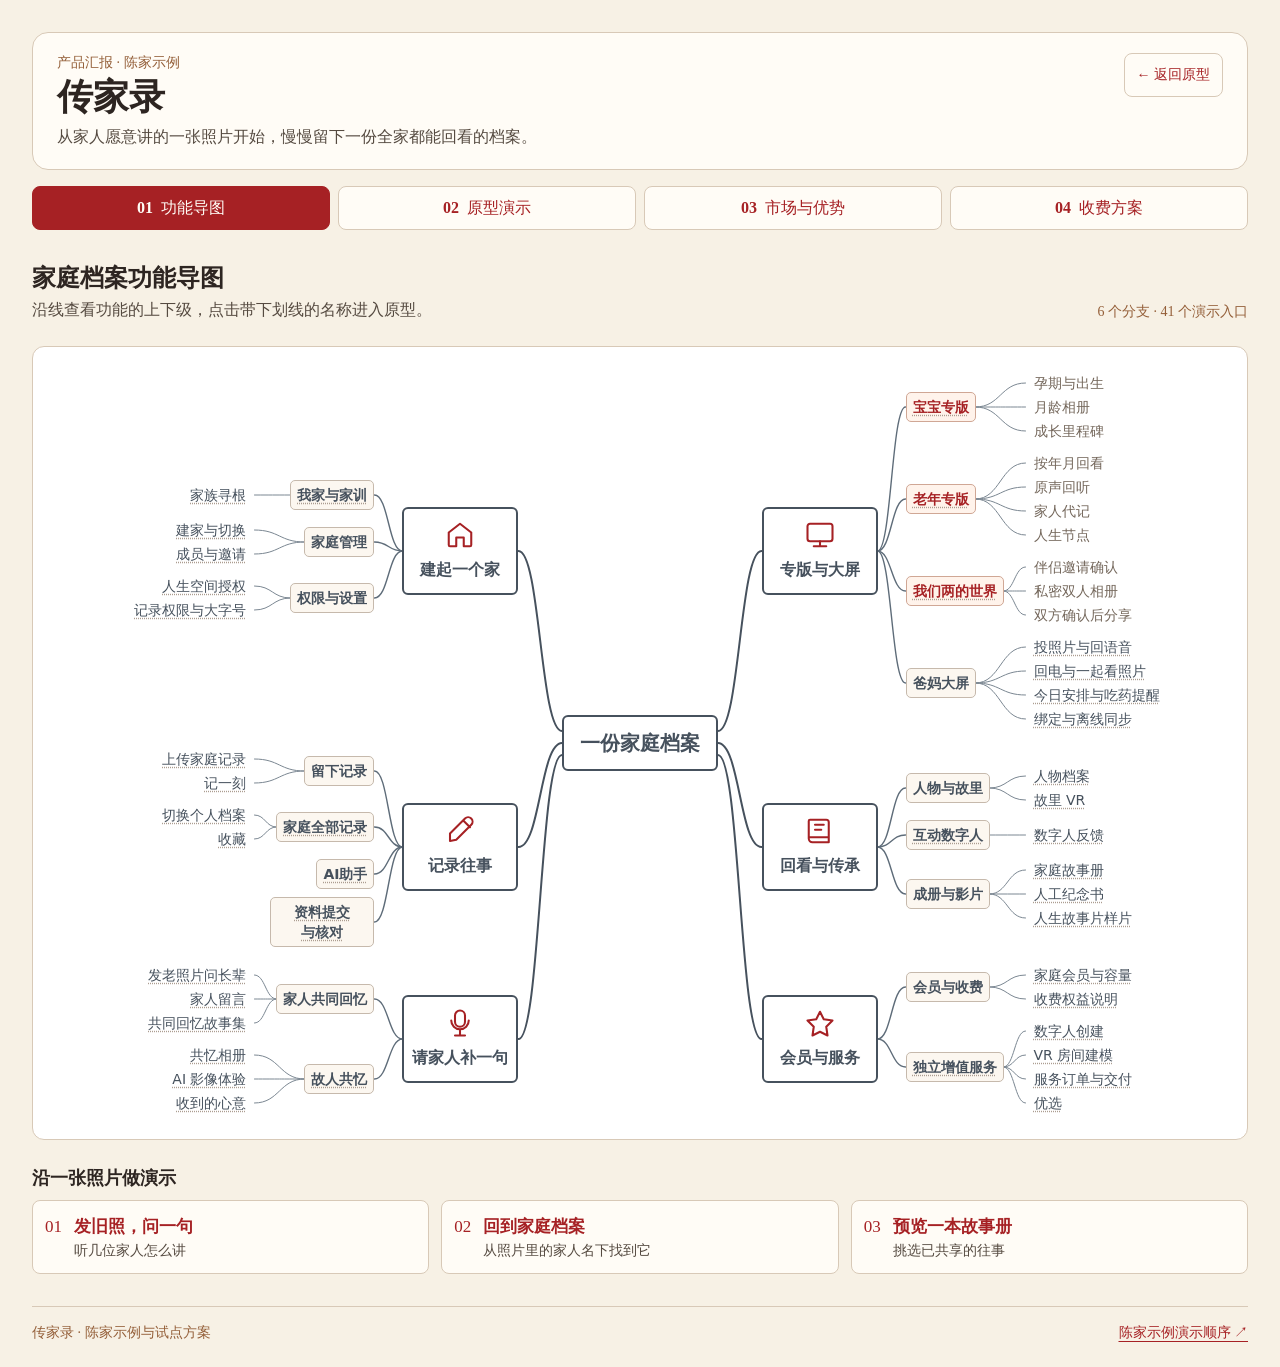
==== commit 9562f846: "feat(静态演示): 同步新家庭试用与会员收费 将微信里找不到老照片放到第一条卖点。新家庭免费共享 1 GB，收费页只列 249 元家庭年费，注明拟提供的录音整理和到期规则。  验证：JavaScr" ====
--- a/site/briefing.html
+++ b/site/briefing.html
@@ -96,19 +96,19 @@
           <h3 id="selling-points-heading">传家录的卖点</h3>
           <ul class="briefing-selling-grid">
             <li>
-              <h4>一家人的往事，按家人就能找到</h4>
-              <p>宝宝成长、爸妈的日子和两个人的日子各有入口。同一条往事可以关联多位家人，按授权回看。</p>
+              <h4>微信里找不到老照片</h4>
+              <p>「谁有那张全家福？再发我一下。」微信群里翻到消息，图片却打不开。找回原图后收进传家录，下次按家人就能找到。</p>
               <a class="briefing-text-link" href="#demo/by-person">按家人找往事 →</a>
             </li>
             <li>
               <h4>发一张老照片，收几位亲人的原声</h4>
-              <p>亲人打开链接就能免登录回语音。每个人记得的细节，都留在原照片下。</p>
+              <p>亲人打开链接就能看到照片和问题，免登录回语音或打字。几位家人各讲两句，回复都留在原照片下。</p>
               <a class="briefing-text-link" href="#demo/old-photo">试发照片和收原声 →</a>
             </li>
             <li>
-              <h4>爸妈用大屏回话，子女在手机回听</h4>
-              <p>子女投送照片，爸妈点「回一句」，原声回到同一条往事。吃药提醒的确认回执也能在手机看。</p>
-              <a class="briefing-text-link" href="#demo/screen-photo">体验爸妈大屏 →</a>
+              <h4>每次说完，少一轮听写和整理</h4>
+              <p>会员拟提供录音转写、整理和搜索。比如爸爸讲到奶奶蒸的两个馒头，家人核对转写内容后，搜「馒头」就能找到原照片和录音。</p>
+              <a class="briefing-text-link" href="#pricing">查看家庭会员权益 →</a>
             </li>
             <li>
               <h4>先看自家的有声样册，再决定付费</h4>
@@ -128,9 +128,9 @@
           </div>
         </dl>
         <section class="briefing-market-business" aria-labelledby="market-business-heading">
-          <h3 id="market-business-heading">首期做手机端记录和成册，按家庭收费</h3>
-          <p>把投入放在发照片、收原声、按家人回看和预览样册。全家可以免费开始，子女看到自家的样册后再决定是否开通会员。家庭会员拟按 <strong>249 元／家／年</strong> 收费，含共享 20 GB 和每年保存 2 本电子故事册。</p>
-          <p>按可触达家庭数、完成首条共同记录的比例和完成后的实际付费率测算会员收入。日常补记和回看是续费的依据，纪念书、人生故事片、数字人和 VR 建模按单核算交付。</p>
+          <h3 id="market-business-heading">新家庭先免费记录，按需开通会员</h3>
+          <p>试点新家庭共享 <strong>1 GB 免费空间</strong>。先发一张老照片，请家人说两句，再从原照片回听。</p>
+          <p>家庭会员试点价为 <strong>249 元／家／年</strong>。一家人平时会继续补照片、讲往事，才用得上持续整理录音和成册的权益。</p>
         </section>
         <h3 id="market-comparison-heading" class="briefing-market-comparison-heading">家庭已有的选择与传家录的做法</h3>
         <div class="briefing-comparison-frame">
@@ -235,86 +235,37 @@
 
       <section id="pricing" class="briefing-chapter" aria-labelledby="pricing-heading" hidden>
         <header class="briefing-section-head">
-          <div><h2 id="pricing-heading" tabindex="-1">收费方案</h2><p>全家先免费记录，按需要选家庭会员、爸妈大屏或专业制作服务。</p></div>
+          <div><h2 id="pricing-heading" tabindex="-1">收费方案</h2><p>新家庭先免费试。家里常常发照片、讲往事，再考虑开通家庭会员。</p></div>
           <p class="briefing-kicker">试点方案</p>
         </header>
         <div class="briefing-prices">
           <article class="briefing-card">
-            <h3>免费家庭</h3>
+            <h3>新家庭免费试用</h3>
             <p class="briefing-price">0 元</p>
             <ul>
-              <li>每家 2 GB 基础存储</li>
-              <li>建家、邀请、家训、族谱和共同记录</li>
-              <li>查看已授权的档案，挑选往事预览故事册</li>
+              <li>每家共享 1 GB 基础存储</li>
+              <li>发照片，收家人的语音或文字回复</li>
+              <li>按家人回看往事，免费预览故事册</li>
             </ul>
           </article>
           <article class="briefing-card featured">
             <h3>家庭会员</h3>
             <p class="briefing-price">249 元 <small>／家／年</small></p>
             <ul>
-              <li>同一家共享 20 GB 总容量</li>
-              <li>每会员年保存 2 本电子故事册</li>
-              <li>获授权的家人可回看，故事册可另存 PDF</li>
+              <li>一位家人开通，获授权的家人共享 20 GB 总容量</li>
+              <li>每会员年保存 2 本电子故事册，原声可回听，图文可另存 PDF</li>
+              <li>拟每年提供 8 小时录音转写与整理，家人核对后可搜索往事</li>
             </ul>
           </article>
         </div>
-        <section id="pricing-screen" class="briefing-services" aria-labelledby="pricing-screen-heading">
-          <header>
-            <h3 id="pricing-screen-heading">爸妈大屏硬件</h3>
-            <p>大屏放在爸妈家里，子女用手机绑定并管理，两端共用一份家庭档案。</p>
-          </header>
-          <div class="briefing-card">
-            <div class="briefing-prices">
-              <div>
-                <h4>单买大屏</h4>
-                <p class="briefing-service-price">按台一次性购机</p>
-                <p>设备售价待核算，免费家庭和会员家庭均可绑定。</p>
-              </div>
-              <div>
-                <h4>购机加选家庭会员</h4>
-                <p class="briefing-service-price">一次性设备价 + 249 元／家／年</p>
-                <p>加开后共享 20 GB，每年可存 2 本电子故事册。已有会员沿用本家权益。</p>
-              </div>
-            </div>
-            <p><strong>设备基础联动</strong>包含手机投照片、大屏回语音、吃药提醒与确认回执、视频通话和一起看照片。回话会留在原往事下。</p>
-            <a class="briefing-text-link" href="#demo/screen-photo">体验爸妈大屏 →</a>
-          </div>
+        <section class="briefing-market-business" aria-labelledby="renewal-heading">
+          <h3 id="renewal-heading">到期与续费</h3>
+          <p>第二年还有新照片、新讲述想继续整理时，可以续费。</p>
+          <p>到期后恢复本家的免费额度，超额时暂停新增文件。已有照片、语音和故事册仍可在授权范围内回看。</p>
         </section>
-        <section class="briefing-services" aria-labelledby="pricing-services-heading">
-          <header>
-            <h3 id="pricing-services-heading">独立增值服务</h3>
-            <p>免费家庭和会员家庭都可以按项咨询。</p>
-          </header>
-          <div class="briefing-prices">
-            <article class="briefing-card">
-              <h4>AI 人生故事片</h4>
-              <p class="briefing-service-price">15,000 元／位</p>
-              <p>顾问上门采集口述和老照片，交付约 5 分钟的成片。</p>
-              <a class="briefing-text-link" href="#demo/film">看故事片样片 →</a>
-            </article>
-            <article class="briefing-card">
-              <h4>数字人创建</h4>
-              <p class="briefing-service-price">按人物与制作范围报价</p>
-              <p>用本人授权的资料创建互动数字人。家人可以提问，也能回看回答引用的资料。</p>
-              <a class="briefing-text-link" href="#demo/digital-create">看数字人创建服务 →</a>
-            </article>
-            <article class="briefing-card">
-              <h4>VR 房间建模</h4>
-              <p class="briefing-service-price">按空间和采集范围报价</p>
-              <p>把房间或老宅做成可漫游的三维场景。点开物件，就能回看相关故事。</p>
-              <a class="briefing-text-link" href="#demo/vr-model">看 VR 房间建模服务 →</a>
-            </article>
-            <article class="briefing-card">
-              <h4>人工纪念书</h4>
-              <p class="briefing-service-price">按编辑、样书和印制分段报价</p>
-              <p>人工整理家庭资料，确认校样和样书后印制成册。</p>
-              <a class="briefing-text-link" href="#demo/keepsake">看纪念书制作流程 →</a>
-            </article>
-          </div>
-        </section>
-        <p class="briefing-note">大屏联动、订单与支付均为原型演示。</p>
+        <p class="briefing-note">会员开通和支付为原型演示。</p>
         <footer class="briefing-chapter-foot">
-          <a class="briefing-text-link" href="commercial-plan.html" target="_blank" rel="noopener">查看完整收费与交付规则 ↗</a>
+          <a class="briefing-text-link" href="commercial-plan.html" target="_blank" rel="noopener">查看完整会员权益 ↗</a>
           <a class="briefing-button" href="#demo/membership">演示会员权益 →</a>
         </footer>
       </section>
--- a/site/briefing.css
+++ b/site/briefing.css
@@ -773,43 +773,6 @@
   line-height: 20px;
 }
 
-.briefing-services {
-  margin-top: 24px;
-}
-
-.briefing-services > header {
-  margin-bottom: 12px;
-}
-
-.briefing-services > header p {
-  margin-top: 4px;
-  color: var(--secondary);
-  font-size: 16px;
-  line-height: 24px;
-}
-
-.briefing-services > .briefing-prices > .briefing-card {
-  grid-template-rows: auto auto 1fr auto;
-}
-
-.briefing-services h4,
-.briefing-service-price {
-  margin: 0;
-  font-size: 18px;
-  line-height: 28px;
-  font-weight: 600;
-}
-
-.briefing-service-price {
-  color: var(--brand);
-  font-variant-numeric: tabular-nums;
-}
-
-.briefing-services .briefing-text-link {
-  justify-self: start;
-  align-self: end;
-}
-
 .briefing-note {
   margin-top: 16px;
   color: var(--secondary);
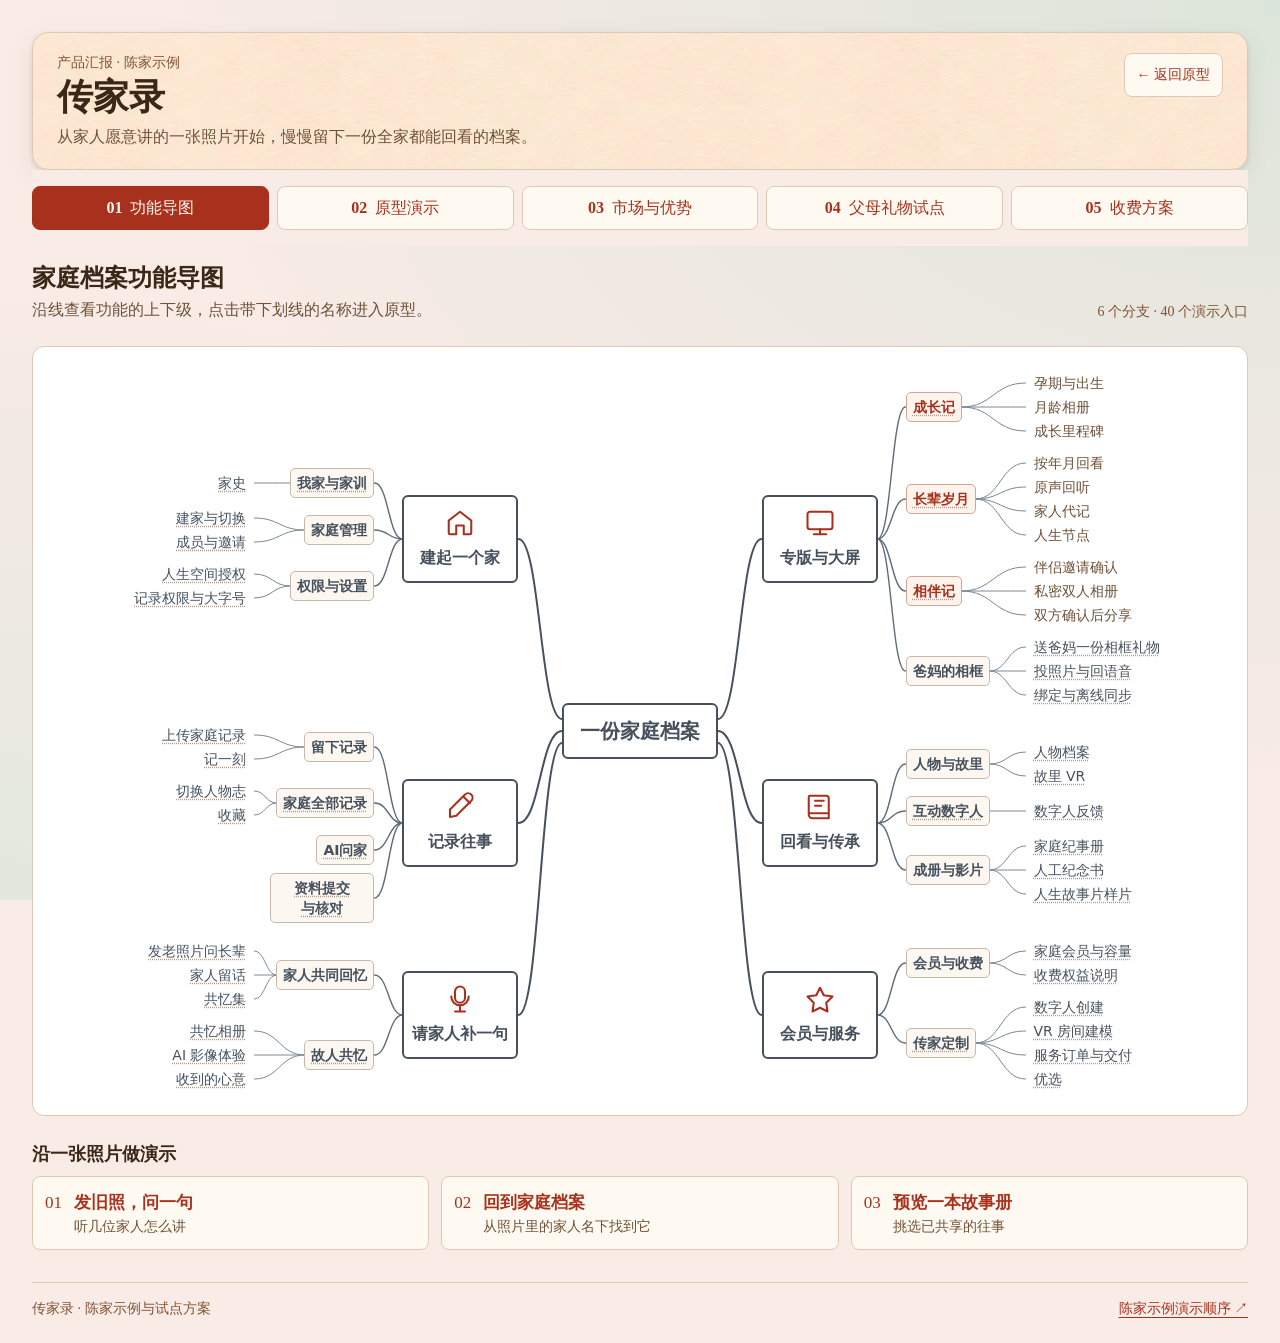
==== commit ea4b98d1: "feat(静态演示): 发布爸妈相框功能与 WebP 优化 同步传家录源码 b4ab06c 的公开静态演示，加入新照、按人找照和照片讲述入口。 继续使用公开版的示例肖像和影片，更新首屏图片及故里 We" ====
--- a/site/briefing.html
+++ b/site/briefing.html
@@ -4,13 +4,14 @@
   <meta charset="utf-8">
   <meta name="viewport" content="width=device-width, initial-scale=1">
   <meta name="theme-color" content="#A62124">
-  <meta name="description" content="传家录功能导图、陈家原型演示、目标市场与产品优势、收费方案。">
+  <meta name="description" content="传家录功能导图、陈家原型演示、市场与优势、父母礼物试点和家庭会员收费方案。">
   <title>传家录 · 汇报专栏</title>
   <link rel="stylesheet" href="base.css">
   <link rel="stylesheet" href="briefing.css">
   <script src="briefing.js" defer></script>
+  <link rel="stylesheet" href="family-paper.css">
 </head>
-<body class="briefing-page">
+<body class="briefing-page paper-document">
   <a class="briefing-skip" href="#briefing-content">跳到汇报内容</a>
   <div class="briefing-shell">
     <header class="briefing-header">
@@ -25,7 +26,8 @@
       <a href="#features" data-briefing-step="features" aria-current="step"><span>01</span> 功能导图</a>
       <a href="#demo" data-briefing-step="demo"><span>02</span> 原型演示</a>
       <a href="#strengths" data-briefing-step="strengths"><span>03</span> 市场与优势</a>
-      <a href="#pricing" data-briefing-step="pricing"><span>04</span> 收费方案</a>
+      <a href="#gift" data-briefing-step="gift"><span>04</span> 父母礼物试点</a>
+      <a href="#pricing" data-briefing-step="pricing"><span>05</span> 收费方案</a>
     </nav>
 
     <main id="briefing-content" tabindex="-1">
@@ -89,9 +91,67 @@
 
       <section id="strengths" class="briefing-chapter" aria-labelledby="strengths-heading" hidden>
         <header class="briefing-section-head">
-          <div><h2 id="strengths-heading" tabindex="-1"><span>一份家庭档案，</span><span>记录全家人的日子</span></h2>
-            <p>首批从父母往事整理和纪念礼物切入。子女发出一张老照片，请爸妈和亲友补原声，全家从这一件事开始记。</p></div>
+          <div><h2 id="strengths-heading" tabindex="-1">用手机给爸爸做一本有声故事册</h2>
+            <p>爸爸快七十岁了。女儿把他刚上班的老照片发给他，问：“爸，你头一个月的工资买了啥？”爸爸点开链接就能说：“给你奶奶买了双布鞋，她只舍得走亲戚时穿。”姑姑记得那双鞋，也能来补一句。</p>
+            <p>女儿先免费预览一页。孩子翻到那张照片，点一下，就能<strong class="text-emphasis">听爷爷亲口讲那双布鞋的来历</strong>。女儿愿意花钱把其余几段往事也存成《爷爷的七十年》，因为照片和讲述已经一一对上，<strong class="text-emphasis">生日那天就有一本全家能翻、能听的书送给爸爸</strong>。</p>
+            <p>保存整本电子故事册是家庭会员权益。想在寿宴上送一本纸书，人工编辑和印刷另行报价。</p>
+            <div class="briefing-frame-demos">
+              <a class="briefing-button primary" href="#demo/storybook">预览有声故事册 →</a>
+              <a class="briefing-text-link" href="#demo/old-photo">发张老照片，请家人讲两句 →</a>
+            </div>
+          </div>
         </header>
+        <dl class="briefing-market-entry" aria-label="另外两种拟试办的家庭服务">
+          <div>
+            <dt>帮爸妈理好那箱老照片</dt>
+            <dd>照片在爸妈的抽屉里，谁是谁得问妈妈，哪年拍的得问舅舅。可以先拿 30 张试做，帮忙扫描，找家人核对名字和年份，最后交给子女一本按人、按年代都能翻的家庭相册。子女花钱，是想<strong class="text-emphasis">把拖了好几年的整理活儿做完</strong>。</dd>
+          </div>
+          <div>
+            <dt>让回不了家的人也能给奶奶祝寿</dt>
+            <dd>孙女赶不回来，提前发来一张小时候跟奶奶包饺子的照片，录了句祝福。饭桌上放给奶奶听，再把奶奶的回话录下来。可以按一场家宴试做纪念册。家人付这一单，为的是<strong class="text-emphasis">寿宴散了，孙女还能听见奶奶当时怎么回她</strong>。</dd>
+          </div>
+        </dl>
+        <section class="briefing-section-head" aria-labelledby="strengths-frame-heading">
+          <div><h3 id="strengths-frame-heading" class="briefing-market-comparison-heading">从生日相框到《爷爷的七十年》</h3>
+            <p>爸爸七十岁生日，女儿挑出他第一天上班的照片送到相框。爸爸看了一眼说：“这件衬衫是你奶奶连夜改的。”女儿下次打开家庭相册，还能<strong class="text-emphasis">在这张照片下面听见这句话</strong>。</p>
+            <p>春节想给孩子做一本《爷爷的七十年》，她可以从家里已经共享的往事中选出爸爸上班、爸妈成家、念念第一次给爷爷拜年的几段，直接预览故事册，<strong class="text-emphasis">不用从头找照片、问家人</strong>。</p>
+            <div class="briefing-frame-demos">
+              <a class="briefing-text-link" href="#demo/screen-photo">试试对照片回一句 →</a>
+              <a class="briefing-text-link" href="#demo/storybook">从家庭往事选材成册 →</a>
+            </div>
+          </div>
+        </section>
+        <section class="briefing-frame-research" aria-labelledby="frame-benchmarks">
+          <h3 id="frame-benchmarks">同样送父母，市面上的相框能做什么？</h3>
+          <dl class="briefing-frame-comparison">
+            <div>
+              <dt>爱国者 DP10 Pro</dt>
+              <dd>子女能用微信或 App 给这台 10.1 英寸相框<strong class="text-emphasis">远程添照片</strong>。京东有国内商品条目，公开页面未列可核实的成交价。 <a class="briefing-text-link" href="https://www.jd.com/brand/6525506eae0177b31d3.html" target="_blank" rel="noopener noreferrer">京东商品资料 ↗</a></dd>
+            </div>
+            <div>
+              <dt>小卓 ARZOPA D10</dt>
+              <dd>送礼人可在手机上选好照片、视频，写一张贺卡。直接寄给爸妈时，他们按提示激活、联网，<strong class="text-emphasis">用礼物码领取</strong>。 <a class="briefing-text-link" href="https://www.arzopa.com/blogs/guide/how-to-set-up-gift-function-on-arzopa-digital-frames" target="_blank" rel="noopener noreferrer">品牌送礼教程 ↗</a></dd>
+            </div>
+            <div>
+              <dt>Aura Carver Mat</dt>
+              <dd>送之前可选好照片，送之后家人可以继续添。购买相框含<strong class="text-emphasis">不限量照片和视频存储</strong>。美国官网当日价 139 美元，原价 179 美元。 <a class="briefing-text-link" href="https://auraframes.com/digital-frames/color/carver-mat" target="_blank" rel="noopener noreferrer">美国官网 ↗</a></dd>
+            </div>
+            <div>
+              <dt>Amazon Alexa Photo Frame</dt>
+              <dd>可为一张照片留下自己的声音。家人在<strong class="text-emphasis">手机上录，爸妈在相框上点开听</strong>。美国发布价 199.99 美元起。 <a class="briefing-text-link" href="https://digprjsurvey.amazon.com/csad/help/node/TMSo3HdxOaO0e23Uv3" target="_blank" rel="noopener noreferrer">语音操作说明 ↗</a> · <a class="briefing-text-link" href="https://www.aboutamazon.com/news/devices/amazon-alexa-photo-frame" target="_blank" rel="noopener noreferrer">发布价 ↗</a></dd>
+            </div>
+            <div>
+              <dt>深圳 AINET 贴牌方案</dt>
+              <dd>厂家展示了长辈<strong class="text-emphasis">在相框上录音、回传手机</strong>，以及将口述和照片整理成电子回忆录。该页面向品牌提供样机询价，国内零售和实际体验待核实。 <a class="briefing-text-link" href="https://www.anetx.ai/zh/ai-photo-frame/" target="_blank" rel="noopener noreferrer">厂商方案 ↗</a></dd>
+            </div>
+          </dl>
+          <details class="briefing-frame-more">
+            <summary>离线开机和家庭回话，还有哪些做法？</summary>
+            <p>使用 Frameo 的相框可由送礼人先开机存入照片、再包装，爸妈家里<strong class="text-emphasis">没网也能看</strong>。myFirst Frame Live 能从相框分享语音，也能<strong class="text-emphasis">长按回复家庭动态</strong>；能否长期按单张照片找回回复，仍待实测。 <a class="briefing-text-link" href="https://support.frameo.com/hc/en-us/articles/8859409711506--Can-I-Set-up-the-Frame-Before-Gifting-It" target="_blank" rel="noopener noreferrer">Frameo 送礼说明 ↗</a> · <a class="briefing-text-link" href="https://my.myfirst.tech/products/myfirst-frame-live" target="_blank" rel="noopener noreferrer">myFirst 产品说明 ↗</a></p>
+          </details>
+          <p class="briefing-frame-market-note"><strong>这类相框卖得动吗？</strong> 科金明披露，2025 年其自有品牌智能云相框卖出 <strong class="text-emphasis">107.01 万台</strong>，公司相框业务主要面向北美和欧洲。国内家庭愿意为相框礼物花多少钱，仍要看国内试售的实付订单。 <a class="briefing-text-link" href="https://www.bse.cn/disclosure/2026/2026-06-04/1780584016_809996.pdf#page=129" target="_blank" rel="noopener noreferrer">北交所披露 ↗</a></p>
+          <p class="briefing-kicker">资料核对至 2026 年 11 月 20 日。 <a class="briefing-text-link" href="research/family-gift-frame-benchmarks.md" target="_blank" rel="noopener">查看完整调研笔记 ↗</a></p>
+        </section>
         <section class="briefing-selling-points" aria-labelledby="selling-points-heading">
           <h3 id="selling-points-heading">传家录的卖点</h3>
           <ul class="briefing-selling-grid">
@@ -112,24 +172,24 @@
             </li>
             <li>
               <h4>先看自家的有声样册，再决定付费</h4>
-              <p>选几条家人已共享的往事就能预览电子故事册，有录音的样页可以回听。开通家庭会员后可保存。</p>
+              <p>选几条全家已共享的往事就能预览电子故事册。通过老照片链接收到的原声可在对应样页回听，保存整册需开通家庭会员。</p>
               <a class="briefing-text-link" href="#demo/storybook">预览有声故事册 →</a>
             </li>
           </ul>
         </section>
         <dl class="briefing-market-entry">
           <div>
-            <dt>首批目标客户</dt>
-            <dd>手里有老照片、愿意组织亲人记录的成年子女。子女发起并决定是否付费，父母讲往事，其他家人补细节。</dd>
-          </div>
-          <div>
-            <dt>从哪里触达</dt>
-            <dd>优先找正在筹备父母寿辰、退休纪念或家庭团聚的子女。家庭摄影和老照片整理服务可作为待验证的合作渠道。</dd>
+            <dt>相框先卖给谁</dt>
+            <dd>和爸妈分开住、平时就会往家里发照片的成年子女。子女挑选和付款，父母平时看看照片，想起往事也能说两句。</dd>
+          </div>
+          <div>
+            <dt>相框先在哪里试卖</dt>
+            <dd>拟从全家福照相馆的选片环节试卖。生日或过年要送礼时，请子女看看自家合影摆进相框的样子。<a class="briefing-text-link" href="#gift">查看门店试点方案 →</a></dd>
           </div>
         </dl>
         <section class="briefing-market-business" aria-labelledby="market-business-heading">
-          <h3 id="market-business-heading">新家庭先免费记录，按需开通会员</h3>
-          <p>试点新家庭共享 <strong>1 GB 免费空间</strong>。先发一张老照片，请家人说两句，再从原照片回听。</p>
+          <h3 id="market-business-heading">相框按台买，家庭会员按需开</h3>
+          <p>拟将相框和第一组照片的准备服务一次报价。家庭记录也可以单独使用，试点新家庭共享 <strong>1 GB 免费空间</strong>。</p>
           <p>家庭会员试点价为 <strong>249 元／家／年</strong>。一家人平时会继续补照片、讲往事，才用得上持续整理录音和成册的权益。</p>
         </section>
         <h3 id="market-comparison-heading" class="briefing-market-comparison-heading">家庭已有的选择与传家录的做法</h3>
@@ -221,21 +281,64 @@
                 </td>
                 <td class="briefing-comparison-product" role="cell" data-label="传家录的优势">
                   <p><strong>用家人共同补好的往事做成样册</strong></p>
-                  <p>从家庭档案选几条共享往事，预览自家的电子故事册，有原声的样页可以回听。子女看到效果后，可选择开通会员保存。</p>
-                </td>
-                <td role="cell"><a class="briefing-text-link" href="#demo/storybook">预览家庭故事册 →</a></td>
+                  <p>从家庭档案选几条共享往事，预览自家的电子故事册。大屏回话可在原照片下回听，照片链接收到的原声可在样页内播放。子女可按需开通会员保存。</p>
+                </td>
+                <td role="cell"><a class="briefing-text-link" href="#demo/storybook">预览家庭纪事册 →</a></td>
               </tr>
             </tbody>
           </table>
         </div>
         <footer class="briefing-chapter-foot">
-          <a class="briefing-button primary" href="#pricing">继续讲收费方案 →</a>
+          <a class="briefing-button primary" href="#gift">继续讲父母礼物试点 →</a>
+        </footer>
+      </section>
+
+      <section id="gift" class="briefing-chapter" aria-labelledby="gift-heading" hidden>
+        <div class="briefing-gift-intro">
+          <header class="briefing-gift-copy">
+            <h2 id="gift-heading" tabindex="-1">给爸妈送一台能添新照片的相框</h2>
+            <p>爸爸过生日，知夏想把他第一天上班的老照片和念念给他拜年的合影装进相框，带回家送给他。过完生日，知夏回到外地，还能把念念开学的近照送到爸妈客厅。</p>
+            <p>爸爸认出身上的衬衫，点「回一句」告诉知夏，那是奶奶连夜改的。以后知夏在家庭相册点开这张老照片，就能听到爸爸的讲述。等她给孩子做《爷爷的七十年》，这些平时攒下的往事已经在手边了。</p>
+            <a class="briefing-button primary" href="#demo/screen-photo">演示子女投照片、爸妈回语音 →</a>
+          </header>
+          <figure class="briefing-gift-product">
+            <div class="briefing-gift-photo" role="img" aria-label="摆在家里的数码相框商品示意"></div>
+            <figcaption>爸妈大屏相框 · 10.1 英寸 · <strong class="text-emphasis">699 元演示价</strong><br><a class="briefing-text-link" href="#demo/picks">看相框商品 →</a></figcaption>
+          </figure>
+        </div>
+        <dl class="briefing-market-entry">
+          <div>
+            <dt>今天可以演示什么</dt>
+            <dd>子女可预装照片和祝福，收到的<strong class="text-emphasis">相框回话可在原照片下听</strong>。做书时，子女<strong class="text-emphasis">从全家可见的往事中选材</strong>，免费预览电子册，开通会员后可保存。<a class="briefing-text-link" href="#demo/storybook">试选故事册里的往事 →</a></dd>
+          </div>
+          <div>
+            <dt>试卖前，样机要做到什么</dt>
+            <dd>让爸妈独自插电，看能否找到第一张自家照片。再请他们讲一段往事，隔一周看子女能否在手机上找到原图、听清原声。</dd>
+          </div>
+        </dl>
+        <section class="briefing-market-business" aria-labelledby="gift-pilot-heading">
+          <h3 id="gift-pilot-heading">先请一家全家福照相馆试卖</h3>
+          <p>建议带 <strong>2 台样机</strong>，用 <strong>3 周</strong>在选片时接触 <strong>30 个有送礼打算的家庭</strong>。经家人同意，店员把刚选的全家福放上样机，再问「您想把这张带回爸妈家吗？以后孩子在外地拍了新照片，也能发过来。」</p>
+          <p>门店负责展示和介绍，传家录负责整理首批照片、配好相框、交付和售后。先拿到样机和适配报价，报清试点预算上限。门店向顾客标明礼物总价，按订单备货。日后想扩容、整理原声或成册，家人再选会员。</p>
+        </section>
+        <section class="briefing-gift-review" aria-labelledby="gift-review-heading">
+          <h3 id="gift-review-heading">三周看成交，送出一个月再看家里还用不用</h3>
+          <dl>
+            <div><dt>多少家掏了钱？</dt><dd>记下看过自家样片的家庭数、实际付款数和退款数。对放弃购买的人，问清是价格、家里没地方摆，还是用起来麻烦。</dd></div>
+            <div><dt>每卖一台还剩多少钱？</dt><dd>从扣除退款和税费后的收入里，再扣掉设备、包装配送、挑片配机的人工、门店提成、支付手续费、云服务和售后成本。首单只算这台相框带来的收入。</dd></div>
+            <div><dt>送完还有人添照片吗？</dt><dd>在每家收货满 30 天时回访。记录有多少家主动添了第二批照片，再问爸妈最近一次在屏上看到了什么。</dd></div>
+          </dl>
+          <p><strong>有人买、每单有结余、送完也有人添照片，</strong>再去第二家店复测。礼物卖得动但很少有人再添，就按礼品生意算账，继续改善添照体验。实付少或单单亏，先调整报价、成本或交付方式。</p>
+        </section>
+        <footer class="briefing-chapter-foot">
+          <a class="briefing-text-link" href="commercial-plan.html">查看硬件与家庭服务收费说明 →</a>
+          <a class="briefing-button" href="#pricing">继续讲收费方案 →</a>
         </footer>
       </section>
 
       <section id="pricing" class="briefing-chapter" aria-labelledby="pricing-heading" hidden>
         <header class="briefing-section-head">
-          <div><h2 id="pricing-heading" tabindex="-1">收费方案</h2><p>新家庭先免费试。家里常常发照片、讲往事，再考虑开通家庭会员。</p></div>
+          <div><h2 id="pricing-heading" tabindex="-1">收费方案</h2><p>相框礼物拟一次性收费，正式售价等样机和履约成本核实后再定。软件可独立免费使用，家人按需开通会员。</p></div>
           <p class="briefing-kicker">试点方案</p>
         </header>
         <div class="briefing-prices">
@@ -265,7 +368,7 @@
         </section>
         <p class="briefing-note">会员开通和支付为原型演示。</p>
         <footer class="briefing-chapter-foot">
-          <a class="briefing-text-link" href="commercial-plan.html" target="_blank" rel="noopener">查看完整会员权益 ↗</a>
+          <a class="briefing-text-link" href="commercial-plan.html" target="_blank" rel="noopener">查看相框与会员收费说明 ↗</a>
           <a class="briefing-button" href="#demo/membership">演示会员权益 →</a>
         </footer>
       </section>
--- a/site/base.css
+++ b/site/base.css
@@ -12,6 +12,7 @@
 button:focus-visible,a:focus-visible,input:focus-visible,select:focus-visible,textarea:focus-visible{outline:2px solid var(--copper);outline-offset:3px}
 button{border:0}
 a{color:var(--brand)}
+.text-emphasis{color:var(--brand);font-weight:700}
 h1,h2,h3,p{margin:0}
 h1,h2,h3{line-height:1.45}
 button svg{flex-shrink:0}
@@ -37,8 +38,9 @@
 .review-toolbar label{display:flex;align-items:center;gap:4px}
 .review-toolbar select,.review-toolbar button{border:1px solid #E8D9C9;background:#F9F7F1;border-radius:7px;padding:5px 6px;font-size:11px}
 .review-toolbar button[aria-pressed="true"]{background:var(--brand);color:white}
-/* 报告入口放在预览工具区，手机视口同样可见，不增加客户主导航栏目。 */
+/* 汇报入口使用独立页面，保留家庭原型正在演示的状态。 */
 .review-report-link{display:inline-flex;align-items:center;min-height:32px;padding:5px 8px;border:1px solid #E8D9C9;border-radius:7px;background:#F9F7F1;text-decoration:none;font-size:11px;white-space:nowrap}
+.review-toolbar .gift-plan-link{background:var(--brand);border-color:var(--brand);color:var(--surface);font-weight:600}
 .review-label{font-size:10px;letter-spacing:1px;margin-right:4px}
 .phone{width:var(--phone-width);height:844px;max-width:100%;background:var(--canvas);border:7px solid #FFFDF7;border-radius:42px;box-shadow:0 0 0 1px #C9A99A,0 22px 55px #70202316;display:flex;flex-direction:column;overflow:hidden;position:relative}
 .statusbar{height:36px;flex-shrink:0;padding:9px 22px 0;display:flex;justify-content:space-between;font:12px/1.3 Arial,sans-serif;color:var(--ink)}
@@ -149,11 +151,12 @@
 @media(max-width:1150px){.studio{grid-template-columns:230px minmax(430px,1fr)}
 .review-panel{display:none}
 .studio-sidebar{padding-left:24px;padding-right:24px}}
-@media(max-width:760px){.studio{display:block}
-.studio-sidebar,.review-panel{display:none}
+@media(max-width:760px), (max-width:960px) and (hover:none) and (pointer:coarse){.studio{display:block}
+.studio-sidebar,.review-panel,.review-toolbar{display:none}
+/* 手机上只在独立原型首页展示汇报入口，内嵌演示保持完整的手机画面。 */
+body:not(.embedded) .stage:has(> .phone[data-route="home"]:not(.entry-mode)) > .review-toolbar{display:flex;align-self:stretch;justify-content:flex-end;margin:0;max-width:none;padding:4px 12px;background:var(--surface);border-bottom:1px solid var(--line)}
+.review-toolbar > :not(.review-report-link){display:none}
 .stage{padding:0;height:100dvh}
-.review-toolbar{position:relative;z-index:10;width:100%;margin:0;background:#F7F1E5;padding:5px;min-height:40px;max-width:none}
-.review-label{display:none}
 .phone{width:100%!important;height:auto;flex:1;min-height:0;border:0;border-radius:0;box-shadow:none}
 .statusbar{display:none}
 .app-header{padding-top:10px}
--- a/site/briefing.css
+++ b/site/briefing.css
@@ -75,7 +75,7 @@
 
 .briefing-steps {
   display: grid;
-  grid-template-columns: repeat(4, minmax(0, 1fr));
+  grid-template-columns: repeat(5, minmax(0, 1fr));
   gap: 8px;
   position: sticky;
   z-index: 2;
@@ -131,6 +131,7 @@
 
 .briefing-chapter {
   padding: 16px 0 8px;
+  scroll-margin-top: 76px;
 }
 
 .briefing-section-head {
@@ -540,9 +541,73 @@
   align-items: center;
 }
 
-#strengths-heading > span {
-  display: inline-block;
-  max-width: 100%;
+#strengths .briefing-section-head p {
+  max-width: 52em;
+  margin-top: 8px;
+}
+
+.briefing-frame-demos {
+  display: flex;
+  flex-wrap: wrap;
+  gap: 8px 24px;
+  margin-top: 12px;
+}
+
+.briefing-frame-research {
+  margin-bottom: 24px;
+}
+
+.briefing-frame-research > h3 {
+  margin-bottom: 8px;
+  font-size: 18px;
+  line-height: 28px;
+}
+
+.briefing-frame-comparison {
+  margin: 0;
+  padding: 0 16px;
+  background: var(--surface);
+  border: 1px solid var(--line);
+  border-radius: 12px;
+}
+
+.briefing-frame-comparison > div {
+  display: grid;
+  grid-template-columns: minmax(156px, 20%) minmax(0, 1fr);
+  gap: 8px 24px;
+  padding-block: 12px;
+}
+
+.briefing-frame-comparison > div + div {
+  border-top: 1px solid var(--line);
+}
+
+.briefing-frame-comparison dt {
+  font-weight: 600;
+}
+
+.briefing-frame-comparison dd,
+.briefing-frame-more p,
+.briefing-frame-market-note {
+  margin: 0;
+  color: var(--secondary);
+  font-size: 16px;
+  line-height: 24px;
+}
+
+.briefing-frame-more {
+  margin-block: 12px;
+}
+
+.briefing-frame-more summary {
+  width: fit-content;
+  color: var(--brand);
+  cursor: pointer;
+}
+
+.briefing-frame-more p,
+.briefing-frame-market-note + p {
+  margin-top: 8px;
 }
 
 .briefing-selling-points {
@@ -642,6 +707,87 @@
 
 .briefing-market-business p + p {
   margin-top: 8px;
+}
+
+.briefing-gift-intro {
+  display: grid;
+  grid-template-columns: minmax(0, 1fr) minmax(220px, 280px);
+  align-items: center;
+  gap: 24px;
+  margin-bottom: 16px;
+  padding: 24px;
+  border: 1px solid var(--line);
+  border-radius: 12px;
+  background: var(--surface);
+}
+
+.briefing-gift-copy {
+  display: grid;
+  justify-items: start;
+  gap: 12px;
+  max-width: 40em;
+}
+
+.briefing-gift-copy h2 {
+  font-size: 30px;
+  line-height: 1.3;
+  text-wrap: balance;
+}
+
+.briefing-gift-copy p,
+.briefing-gift-review :is(dd, p) {
+  color: var(--secondary);
+  font-size: 16px;
+  line-height: 1.6;
+  text-wrap: pretty;
+}
+
+.briefing-gift-product {
+  margin: 0;
+}
+
+/* 复用优选的三列两行商品图集，右下角是爸妈大屏相框。 */
+.briefing-gift-photo {
+  aspect-ratio: 1;
+  border-radius: 8px;
+  background: var(--muted) url("assets/family-picks/everyday-catalog.webp") 100% 100% / 300% 200% no-repeat;
+}
+
+.briefing-gift-product figcaption {
+  margin-top: 8px;
+  color: var(--secondary);
+  font-size: 14px;
+  text-align: center;
+}
+
+.briefing-gift-review {
+  margin-top: 24px;
+}
+
+.briefing-gift-review h3 {
+  font-size: 18px;
+}
+
+.briefing-gift-review dl {
+  display: grid;
+  grid-template-columns: repeat(3, minmax(0, 1fr));
+  gap: 16px;
+  margin: 8px 0 12px;
+}
+
+.briefing-gift-review dl > div {
+  padding: 16px;
+  border: 1px solid var(--line);
+  border-radius: 12px;
+  background: var(--surface);
+}
+
+.briefing-gift-review dt {
+  font-weight: 600;
+}
+
+.briefing-gift-review dd {
+  margin: 4px 0 0;
 }
 
 .briefing-comparison-frame {
@@ -912,6 +1058,11 @@
 }
 
 @media (max-width: 760px) {
+  .briefing-frame-comparison > div {
+    grid-template-columns: minmax(0, 1fr);
+    gap: 4px;
+  }
+
   .briefing-shell {
     padding: 16px;
   }
@@ -929,7 +1080,7 @@
   }
 
   .briefing-steps {
-    grid-template-columns: repeat(2, minmax(0, 1fr));
+    grid-template-columns: repeat(3, minmax(0, 1fr));
     padding: 8px 0;
   }
 
@@ -940,14 +1091,34 @@
     line-height: 20px;
   }
 
+  .briefing-chapter {
+    scroll-margin-top: 112px;
+  }
+
   .briefing-storyline ol,
   .briefing-demo-layout,
   .briefing-selling-grid,
   .briefing-market-entry,
+  .briefing-gift-intro,
+  .briefing-gift-review dl,
   .briefing-prices {
     grid-template-columns: minmax(0, 1fr);
   }
 
+  .briefing-gift-intro {
+    gap: 16px;
+    padding: 16px;
+  }
+
+  .briefing-gift-product {
+    width: min(100%, 220px);
+    margin-inline: auto;
+  }
+
+  .briefing-steps a span {
+    display: none;
+  }
+
   .briefing-map-link {
     min-height: 44px;
   }
--- a/site/family-paper.css
+++ b/site/family-paper.css
@@ -0,0 +1,92 @@
+/* 全站以浅粉青灰作底，纸页和朱砂印记共用同一组颜色。 */
+:root {
+  --family-font: "Source Han Serif SC", "Noto Serif SC", "Songti SC", STSong, SimSun, serif;
+  --family-hand: KaiTi, STKaiti, var(--family-font);
+  --family-ink: #3b2717;
+  --family-muted: #6e5138;
+  --family-brand: #a8311d;
+  --family-pressed: #812615;
+  --family-paper: #fff7ed;
+  --family-surface: #fffaf1;
+  --family-line: #dfc9b4;
+  --family-soft: #f6e3d8;
+  --family-blush: #f9ebe6;
+  --family-sage: #dce5db;
+  --family-canvas:
+    radial-gradient(ellipse at 100% 0, var(--family-sage), transparent 62%),
+    radial-gradient(ellipse at 0 100%, #e2e8dd, transparent 48%),
+    var(--family-blush);
+  --family-texture: url("assets/family-home/reference/paper-grain.webp");
+  --family-shadow: 0 2px 4px rgb(91 56 31 / 12%), 0 8px 24px rgb(91 56 31 / 8%);
+}
+
+.paper-document {
+  --canvas: var(--family-blush);
+  --surface: var(--family-surface);
+  --ink: var(--family-ink);
+  --secondary: var(--family-muted);
+  --subtle: var(--family-muted);
+  --copper: #815333;
+  --brand: var(--family-brand);
+  --soft: var(--family-soft);
+  --line: var(--family-line);
+  --paper: var(--family-paper);
+  --sheet: var(--family-surface);
+  --red: var(--family-brand);
+  --blush: var(--family-soft);
+  --serif: var(--family-font);
+  color: var(--family-ink);
+  font-family: var(--family-font);
+}
+
+@media screen {
+  .paper-document {
+    min-height: 100dvh;
+    background: var(--family-canvas);
+    background-attachment: fixed;
+  }
+
+  .paper-document :is(.masthead, .report-toolbar, .briefing-header, .photo-header) {
+    background: var(--family-surface);
+    border-bottom: 1px solid var(--family-line);
+    color: var(--family-ink);
+  }
+
+  .paper-document :is(.briefing-header, .memory-guest-main, .photo-screen, .table-frame) {
+    background: var(--family-texture) center top / 600px auto var(--family-paper);
+    background-blend-mode: multiply;
+    border-color: var(--family-line);
+    box-shadow: var(--family-shadow);
+  }
+
+  .paper-document .memory-guest-main {
+    width: min(100% - 24px, 600px);
+    margin-block: 16px;
+    border: 1px solid var(--family-line);
+    border-radius: 16px;
+  }
+
+  .paper-document .memory-guest-invitation {
+    border: 1px solid var(--family-line);
+    border-radius: 12px;
+    background: var(--family-surface);
+  }
+
+  .paper-document .photo-header::before,
+  .paper-document .photo-page h1::before {
+    content: none;
+  }
+
+  .paper-document .phone-frame {
+    background: var(--family-paper);
+    box-shadow: 0 0 0 1px var(--family-line), var(--family-shadow);
+  }
+
+  .paper-document.overview-document :is(h1, h2, footer, header a) {
+    color: var(--family-brand);
+  }
+
+  .paper-document.overview-document header p {
+    color: var(--family-muted);
+  }
+}
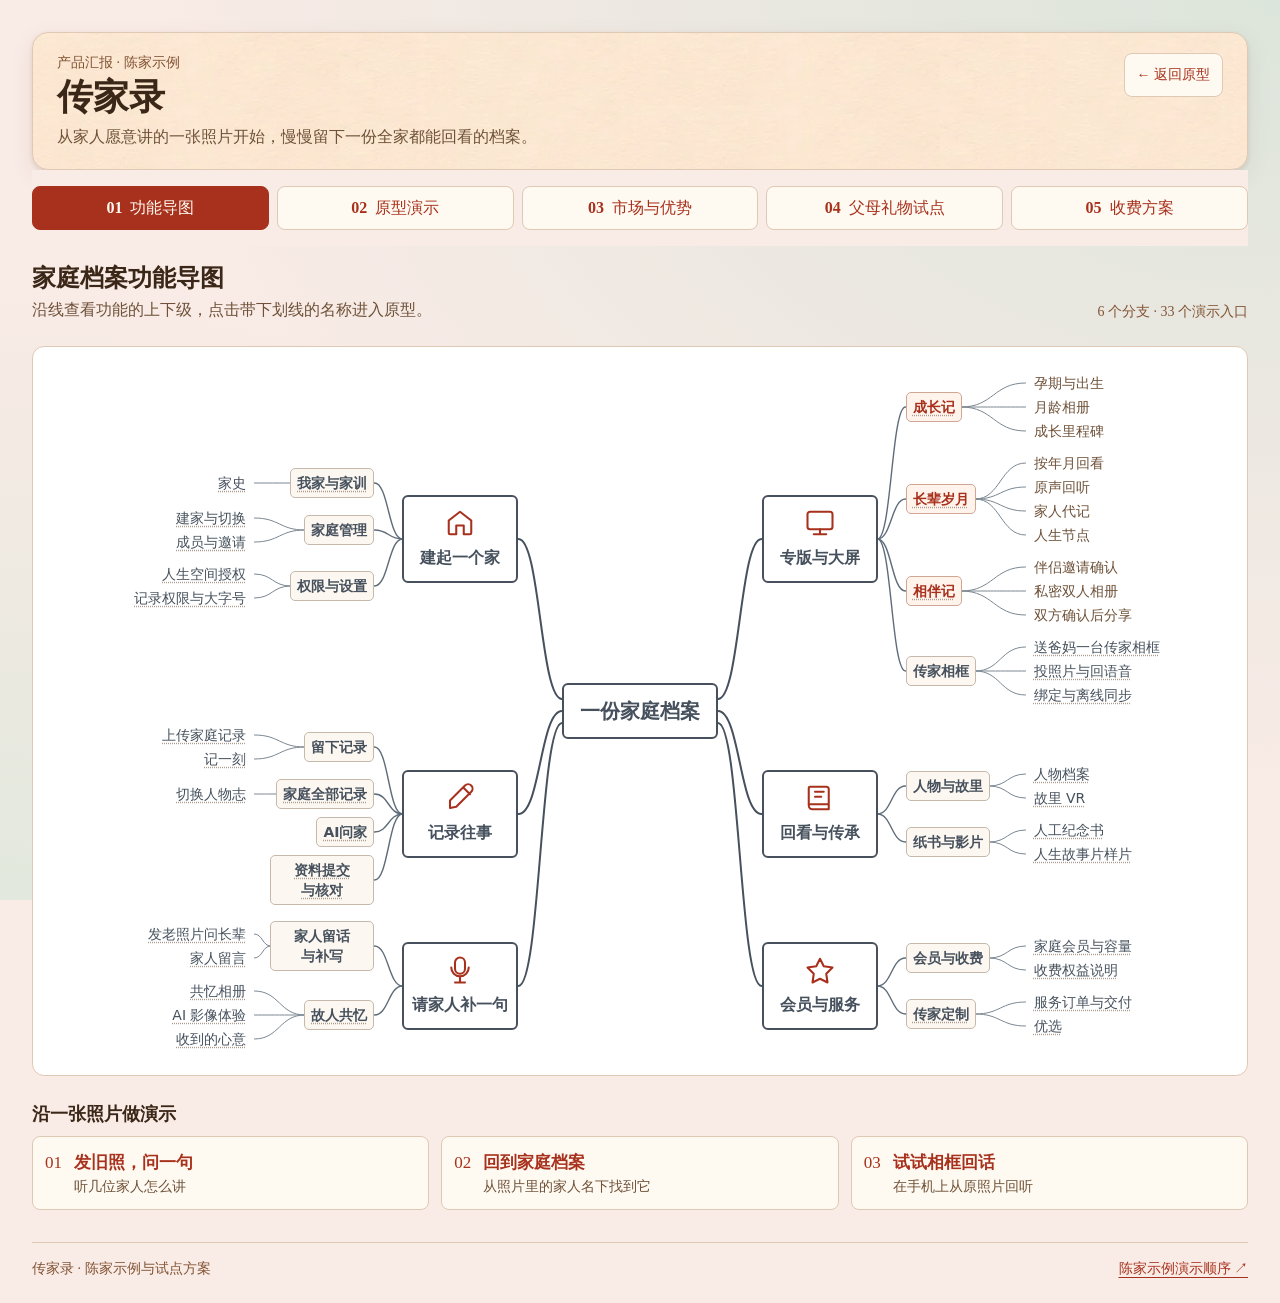
==== commit 554d7d04: "chore(发布): 同步传家录最新公开演示 同步源码 2985898。更新家训、家谱、人物志、相框和竞品对照，移除家庭纪事册与共忆集。 验证：公开包本地资源完整，Edge 验证普通记录、原照回话、会" ====
--- a/site/briefing.html
+++ b/site/briefing.html
@@ -58,7 +58,7 @@
           <ol>
             <li><a href="#demo/old-photo"><span>01</span><strong>发旧照，问一句</strong><small>听几位家人怎么讲</small></a></li>
             <li><a href="#demo/by-person"><span>02</span><strong>回到家庭档案</strong><small>从照片里的家人名下找到它</small></a></li>
-            <li><a href="#demo/storybook"><span>03</span><strong>预览一本故事册</strong><small>挑选已共享的往事</small></a></li>
+            <li><a href="#demo/screen-photo"><span>03</span><strong>试试相框回话</strong><small>在手机上从原照片回听</small></a></li>
           </ol>
         </nav>
       </section>
@@ -91,13 +91,11 @@
 
       <section id="strengths" class="briefing-chapter" aria-labelledby="strengths-heading" hidden>
         <header class="briefing-section-head">
-          <div><h2 id="strengths-heading" tabindex="-1">用手机给爸爸做一本有声故事册</h2>
+          <div><h2 id="strengths-heading" tabindex="-1">把家人的声音留在原照片下</h2>
             <p>爸爸快七十岁了。女儿把他刚上班的老照片发给他，问：“爸，你头一个月的工资买了啥？”爸爸点开链接就能说：“给你奶奶买了双布鞋，她只舍得走亲戚时穿。”姑姑记得那双鞋，也能来补一句。</p>
-            <p>女儿先免费预览一页。孩子翻到那张照片，点一下，就能<strong class="text-emphasis">听爷爷亲口讲那双布鞋的来历</strong>。女儿愿意花钱把其余几段往事也存成《爷爷的七十年》，因为照片和讲述已经一一对上，<strong class="text-emphasis">生日那天就有一本全家能翻、能听的书送给爸爸</strong>。</p>
-            <p>保存整本电子故事册是家庭会员权益。想在寿宴上送一本纸书，人工编辑和印刷另行报价。</p>
+            <p>以后孩子翻到那张旧照，点一下，就能<strong class="text-emphasis">听爷爷亲口讲那双布鞋的来历</strong>。姑姑补充的细节也能在同一张照片下找到。</p>
             <div class="briefing-frame-demos">
-              <a class="briefing-button primary" href="#demo/storybook">预览有声故事册 →</a>
-              <a class="briefing-text-link" href="#demo/old-photo">发张老照片，请家人讲两句 →</a>
+              <a class="briefing-button primary" href="#demo/old-photo">发张老照片，请家人讲两句 →</a>
             </div>
           </div>
         </header>
@@ -108,16 +106,14 @@
           </div>
           <div>
             <dt>让回不了家的人也能给奶奶祝寿</dt>
-            <dd>孙女赶不回来，提前发来一张小时候跟奶奶包饺子的照片，录了句祝福。饭桌上放给奶奶听，再把奶奶的回话录下来。可以按一场家宴试做纪念册。家人付这一单，为的是<strong class="text-emphasis">寿宴散了，孙女还能听见奶奶当时怎么回她</strong>。</dd>
+            <dd>孙女赶不回来，提前发来一张小时候跟奶奶包饺子的照片，录了句祝福。饭桌上放给奶奶听，再把奶奶的回话录下来。可以为一场家宴咨询纸质纪念书。家人付这一单，为的是<strong class="text-emphasis">寿宴散了，孙女还能听见奶奶当时怎么回她</strong>。</dd>
           </div>
         </dl>
         <section class="briefing-section-head" aria-labelledby="strengths-frame-heading">
-          <div><h3 id="strengths-frame-heading" class="briefing-market-comparison-heading">从生日相框到《爷爷的七十年》</h3>
+          <div><h3 id="strengths-frame-heading" class="briefing-market-comparison-heading">生日相框里的那句回话</h3>
             <p>爸爸七十岁生日，女儿挑出他第一天上班的照片送到相框。爸爸看了一眼说：“这件衬衫是你奶奶连夜改的。”女儿下次打开家庭相册，还能<strong class="text-emphasis">在这张照片下面听见这句话</strong>。</p>
-            <p>春节想给孩子做一本《爷爷的七十年》，她可以从家里已经共享的往事中选出爸爸上班、爸妈成家、念念第一次给爷爷拜年的几段，直接预览故事册，<strong class="text-emphasis">不用从头找照片、问家人</strong>。</p>
             <div class="briefing-frame-demos">
               <a class="briefing-text-link" href="#demo/screen-photo">试试对照片回一句 →</a>
-              <a class="briefing-text-link" href="#demo/storybook">从家庭往事选材成册 →</a>
             </div>
           </div>
         </section>
@@ -139,6 +135,10 @@
             <div>
               <dt>Amazon Alexa Photo Frame</dt>
               <dd>可为一张照片留下自己的声音。家人在<strong class="text-emphasis">手机上录，爸妈在相框上点开听</strong>。美国发布价 199.99 美元起。 <a class="briefing-text-link" href="https://digprjsurvey.amazon.com/csad/help/node/TMSo3HdxOaO0e23Uv3" target="_blank" rel="noopener noreferrer">语音操作说明 ↗</a> · <a class="briefing-text-link" href="https://www.aboutamazon.com/news/devices/amazon-alexa-photo-frame" target="_blank" rel="noopener noreferrer">发布价 ↗</a></dd>
+            </div>
+            <div>
+              <dt>HeyBondio 创始版</dt>
+              <dd>10.1 英寸相框兼语音助手。官网展示了<strong class="text-emphasis">提醒日程、提示可疑邮件和指导父母操作电视</strong>，父母决定向家人分享哪些内容。预订总价 299 美元，9.90 美元可退预订金抵扣总价，无需订阅。仅寄往美国地址，预计 2027 年 1 月发货。 <a class="briefing-text-link" href="https://heybondio.com/#knows-mom" target="_blank" rel="noopener noreferrer">助手功能 ↗</a> · <a class="briefing-text-link" href="https://heybondio.com/#faq" target="_blank" rel="noopener noreferrer">预订与分享说明 ↗</a></dd>
             </div>
             <div>
               <dt>深圳 AINET 贴牌方案</dt>
@@ -150,7 +150,7 @@
             <p>使用 Frameo 的相框可由送礼人先开机存入照片、再包装，爸妈家里<strong class="text-emphasis">没网也能看</strong>。myFirst Frame Live 能从相框分享语音，也能<strong class="text-emphasis">长按回复家庭动态</strong>；能否长期按单张照片找回回复，仍待实测。 <a class="briefing-text-link" href="https://support.frameo.com/hc/en-us/articles/8859409711506--Can-I-Set-up-the-Frame-Before-Gifting-It" target="_blank" rel="noopener noreferrer">Frameo 送礼说明 ↗</a> · <a class="briefing-text-link" href="https://my.myfirst.tech/products/myfirst-frame-live" target="_blank" rel="noopener noreferrer">myFirst 产品说明 ↗</a></p>
           </details>
           <p class="briefing-frame-market-note"><strong>这类相框卖得动吗？</strong> 科金明披露，2025 年其自有品牌智能云相框卖出 <strong class="text-emphasis">107.01 万台</strong>，公司相框业务主要面向北美和欧洲。国内家庭愿意为相框礼物花多少钱，仍要看国内试售的实付订单。 <a class="briefing-text-link" href="https://www.bse.cn/disclosure/2026/2026-06-04/1780584016_809996.pdf#page=129" target="_blank" rel="noopener noreferrer">北交所披露 ↗</a></p>
-          <p class="briefing-kicker">资料核对至 2026 年 11 月 20 日。 <a class="briefing-text-link" href="research/family-gift-frame-benchmarks.md" target="_blank" rel="noopener">查看完整调研笔记 ↗</a></p>
+          <p class="briefing-kicker">原有相框资料核对至 2026 年 11 月 20 日，HeyBondio 补充核对于 11 月 24 日。</p>
         </section>
         <section class="briefing-selling-points" aria-labelledby="selling-points-heading">
           <h3 id="selling-points-heading">传家录的卖点</h3>
@@ -171,9 +171,9 @@
               <a class="briefing-text-link" href="#pricing">查看家庭会员权益 →</a>
             </li>
             <li>
-              <h4>先看自家的有声样册，再决定付费</h4>
-              <p>选几条全家已共享的往事就能预览电子故事册。通过老照片链接收到的原声可在对应样页回听，保存整册需开通家庭会员。</p>
-              <a class="briefing-text-link" href="#demo/storybook">预览有声故事册 →</a>
+              <h4>把老照片送到爸妈的相框</h4>
+              <p>子女可以选好开机照片和祝福。爸妈看到照片时能回一句，家人回到相册就能听。</p>
+              <a class="briefing-text-link" href="#demo/screen-gift">查看相框备礼 →</a>
             </li>
           </ul>
         </section>
@@ -188,9 +188,10 @@
           </div>
         </dl>
         <section class="briefing-market-business" aria-labelledby="market-business-heading">
-          <h3 id="market-business-heading">相框按台买，家庭会员按需开</h3>
+          <h3 id="market-business-heading">传家相框按台买，家庭会员按需开</h3>
           <p>拟将相框和第一组照片的准备服务一次报价。家庭记录也可以单独使用，试点新家庭共享 <strong>1 GB 免费空间</strong>。</p>
-          <p>家庭会员试点价为 <strong>249 元／家／年</strong>。一家人平时会继续补照片、讲往事，才用得上持续整理录音和成册的权益。</p>
+          <p>家庭会员试点价为 <strong>249 元／家／年</strong>，共享 20 GB 总容量，录音转写与整理列为拟提供权益。</p>
+          <p>HeyBondio 官网把家庭故事和纪念视频包含在硬件售价内。传家录可分别验证家庭对相框和存储扩容的付费意愿。 <a class="briefing-text-link" href="https://heybondio.com/#faq" target="_blank" rel="noopener noreferrer">HeyBondio 收费说明 ↗</a></p>
         </section>
         <h3 id="market-comparison-heading" class="briefing-market-comparison-heading">家庭已有的选择与传家录的做法</h3>
         <div class="briefing-comparison-frame">
@@ -232,9 +233,12 @@
                 <th scope="row" role="rowheader">请父母讲往事</th>
                 <td role="cell" data-label="已有选择">
                   <p>小智支持从照片口述成书。Remento 的 Story Ornament 支持多人录音，提交时需要登录或创建账号。</p>
+                  <p><strong>HeyBondio</strong> 官网展示了家庭照片周报，以及子女选题、相框向父母发问、回答整理成册的流程。App Store 当前说明以选照片、写祝福和预览礼物为主，整套相框体验待交付验证。</p>
                   <p class="briefing-comparison-sources">
                     <a class="briefing-text-link" href="https://www.memor.cn/" target="_blank" rel="noopener noreferrer">小智 ↗</a>
                     <a class="briefing-text-link" href="https://help.remento.co/en/articles/17184738-remento-ornament-contributor" target="_blank" rel="noopener noreferrer">Remento ↗</a>
+                    <a class="briefing-text-link" href="https://heybondio.com/#for-family" target="_blank" rel="noopener noreferrer">HeyBondio 成册演示 ↗</a>
+                    <a class="briefing-text-link" href="https://apps.apple.com/us/app/heybondi/id6778651526" target="_blank" rel="noopener noreferrer">App Store 备礼说明 ↗</a>
                   </p>
                 </td>
                 <td class="briefing-comparison-product" role="cell" data-label="传家录的优势">
@@ -272,7 +276,7 @@
                 <td role="cell"><a class="briefing-text-link" href="#demo/screen-photo">看手机和大屏联动 →</a></td>
               </tr>
               <tr role="row">
-                <th scope="row" role="rowheader">给家人做纪念册</th>
+                <th scope="row" role="rowheader">给家人做一本纸书</th>
                 <td role="cell" data-label="已有选择">
                   <p>小智公开提供实体印书及访谈成书，交付物和价格可以提前查看。</p>
                   <p class="briefing-comparison-sources">
@@ -280,10 +284,10 @@
                   </p>
                 </td>
                 <td class="briefing-comparison-product" role="cell" data-label="传家录的优势">
-                  <p><strong>用家人共同补好的往事做成样册</strong></p>
-                  <p>从家庭档案选几条共享往事，预览自家的电子故事册。大屏回话可在原照片下回听，照片链接收到的原声可在样页内播放。子女可按需开通会员保存。</p>
-                </td>
-                <td role="cell"><a class="briefing-text-link" href="#demo/storybook">预览家庭纪事册 →</a></td>
+                  <p><strong>由本人选材和定稿</strong></p>
+                  <p>人工编辑整理获授权的文字和照片，家人核对校样与样书后再印制，按阶段报价。</p>
+                </td>
+                <td role="cell"><a class="briefing-text-link" href="#demo/keepsake">查看纸书制作流程 →</a></td>
               </tr>
             </tbody>
           </table>
@@ -296,20 +300,20 @@
       <section id="gift" class="briefing-chapter" aria-labelledby="gift-heading" hidden>
         <div class="briefing-gift-intro">
           <header class="briefing-gift-copy">
-            <h2 id="gift-heading" tabindex="-1">给爸妈送一台能添新照片的相框</h2>
+            <h2 id="gift-heading" tabindex="-1">给爸妈送一台传家相框</h2>
             <p>爸爸过生日，知夏想把他第一天上班的老照片和念念给他拜年的合影装进相框，带回家送给他。过完生日，知夏回到外地，还能把念念开学的近照送到爸妈客厅。</p>
             <p>爸爸认出身上的衬衫，点「回一句」告诉知夏，那是奶奶连夜改的。以后知夏在家庭相册点开这张老照片，就能听到爸爸的讲述。等她给孩子做《爷爷的七十年》，这些平时攒下的往事已经在手边了。</p>
             <a class="briefing-button primary" href="#demo/screen-photo">演示子女投照片、爸妈回语音 →</a>
           </header>
           <figure class="briefing-gift-product">
-            <div class="briefing-gift-photo" role="img" aria-label="摆在家里的数码相框商品示意"></div>
-            <figcaption>爸妈大屏相框 · 10.1 英寸 · <strong class="text-emphasis">699 元演示价</strong><br><a class="briefing-text-link" href="#demo/picks">看相框商品 →</a></figcaption>
+            <div class="briefing-gift-photo" role="img" aria-label="摆在家里的传家相框商品示意"></div>
+            <figcaption>传家相框 · 10.1 英寸 · <strong class="text-emphasis">699 元演示价</strong><br><a class="briefing-text-link" href="#demo/picks">查看传家相框 →</a></figcaption>
           </figure>
         </div>
         <dl class="briefing-market-entry">
           <div>
             <dt>今天可以演示什么</dt>
-            <dd>子女可预装照片和祝福，收到的<strong class="text-emphasis">相框回话可在原照片下听</strong>。做书时，子女<strong class="text-emphasis">从全家可见的往事中选材</strong>，免费预览电子册，开通会员后可保存。<a class="briefing-text-link" href="#demo/storybook">试选故事册里的往事 →</a></dd>
+            <dd>子女可预装照片和祝福，收到的<strong class="text-emphasis">相框回话可在原照片下听</strong>。<a class="briefing-text-link" href="#demo/screen-photo">体验投照片和回语音 →</a></dd>
           </div>
           <div>
             <dt>试卖前，样机要做到什么</dt>
@@ -319,7 +323,7 @@
         <section class="briefing-market-business" aria-labelledby="gift-pilot-heading">
           <h3 id="gift-pilot-heading">先请一家全家福照相馆试卖</h3>
           <p>建议带 <strong>2 台样机</strong>，用 <strong>3 周</strong>在选片时接触 <strong>30 个有送礼打算的家庭</strong>。经家人同意，店员把刚选的全家福放上样机，再问「您想把这张带回爸妈家吗？以后孩子在外地拍了新照片，也能发过来。」</p>
-          <p>门店负责展示和介绍，传家录负责整理首批照片、配好相框、交付和售后。先拿到样机和适配报价，报清试点预算上限。门店向顾客标明礼物总价，按订单备货。日后想扩容、整理原声或成册，家人再选会员。</p>
+          <p>门店负责展示和介绍，传家录负责整理首批照片、配好相框、交付和售后。先拿到样机和适配报价，报清试点预算上限。门店向顾客标明礼物总价，按订单备货。日后需要更多存储空间时，家人可以按需开通会员。</p>
         </section>
         <section class="briefing-gift-review" aria-labelledby="gift-review-heading">
           <h3 id="gift-review-heading">三周看成交，送出一个月再看家里还用不用</h3>
@@ -338,7 +342,7 @@
 
       <section id="pricing" class="briefing-chapter" aria-labelledby="pricing-heading" hidden>
         <header class="briefing-section-head">
-          <div><h2 id="pricing-heading" tabindex="-1">收费方案</h2><p>相框礼物拟一次性收费，正式售价等样机和履约成本核实后再定。软件可独立免费使用，家人按需开通会员。</p></div>
+          <div><h2 id="pricing-heading" tabindex="-1">收费方案</h2><p>传家相框拟一次性收费，正式售价等样机和履约成本核实后再定。软件可独立免费使用，家人按需开通会员。</p></div>
           <p class="briefing-kicker">试点方案</p>
         </header>
         <div class="briefing-prices">
@@ -348,7 +352,7 @@
             <ul>
               <li>每家共享 1 GB 基础存储</li>
               <li>发照片，收家人的语音或文字回复</li>
-              <li>按家人回看往事，免费预览故事册</li>
+              <li>按家人回看往事</li>
             </ul>
           </article>
           <article class="briefing-card featured">
@@ -356,7 +360,6 @@
             <p class="briefing-price">249 元 <small>／家／年</small></p>
             <ul>
               <li>一位家人开通，获授权的家人共享 20 GB 总容量</li>
-              <li>每会员年保存 2 本电子故事册，原声可回听，图文可另存 PDF</li>
               <li>拟每年提供 8 小时录音转写与整理，家人核对后可搜索往事</li>
             </ul>
           </article>
@@ -364,11 +367,11 @@
         <section class="briefing-market-business" aria-labelledby="renewal-heading">
           <h3 id="renewal-heading">到期与续费</h3>
           <p>第二年还有新照片、新讲述想继续整理时，可以续费。</p>
-          <p>到期后恢复本家的免费额度，超额时暂停新增文件。已有照片、语音和故事册仍可在授权范围内回看。</p>
+          <p>到期后恢复本家的免费额度，超额时暂停新增文件。已有照片、语音和往事仍可在授权范围内回看。</p>
         </section>
         <p class="briefing-note">会员开通和支付为原型演示。</p>
         <footer class="briefing-chapter-foot">
-          <a class="briefing-text-link" href="commercial-plan.html" target="_blank" rel="noopener">查看相框与会员收费说明 ↗</a>
+          <a class="briefing-text-link" href="commercial-plan.html" target="_blank" rel="noopener">查看传家相框与会员收费说明 ↗</a>
           <a class="briefing-button" href="#demo/membership">演示会员权益 →</a>
         </footer>
       </section>
--- a/site/briefing.css
+++ b/site/briefing.css
@@ -746,7 +746,7 @@
   margin: 0;
 }
 
-/* 复用优选的三列两行商品图集，右下角是爸妈大屏相框。 */
+/* 复用优选的三列两行商品图集，右下角是传家相框。 */
 .briefing-gift-photo {
   aspect-ratio: 1;
   border-radius: 8px;
@@ -857,7 +857,7 @@
   font-weight: 600;
 }
 
-.briefing-comparison-product p + p {
+.briefing-comparison td p + p:not(.briefing-comparison-sources) {
   margin-top: 4px;
 }
 
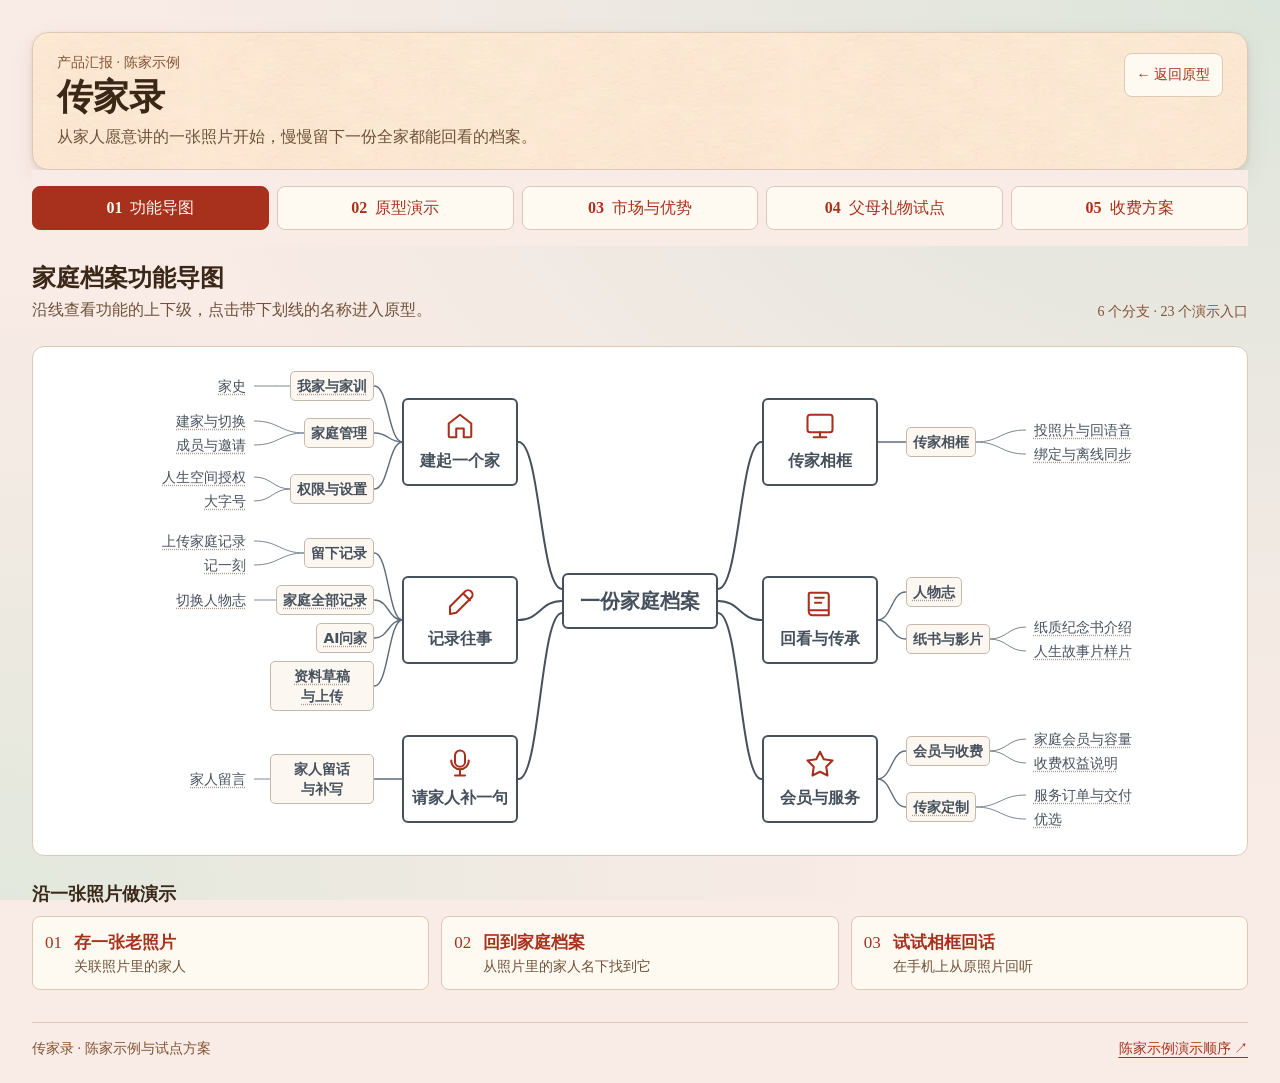
==== commit a5f79836: "chore(发布): 同步最新版传家录公开原型 同步源码 15794e4 的静态演示文件。保持公开站点已有的资料发布范围。 验证：首页、七个应用路由和汇报入口通过浏览器检查，HTML 本地资源和 Ja" ====
--- a/site/briefing.html
+++ b/site/briefing.html
@@ -56,7 +56,7 @@
         <nav class="briefing-storyline" aria-label="一张照片的汇报路线">
           <h3>沿一张照片做演示</h3>
           <ol>
-            <li><a href="#demo/old-photo"><span>01</span><strong>发旧照，问一句</strong><small>听几位家人怎么讲</small></a></li>
+            <li><a href="#demo/upload"><span>01</span><strong>存一张老照片</strong><small>关联照片里的家人</small></a></li>
             <li><a href="#demo/by-person"><span>02</span><strong>回到家庭档案</strong><small>从照片里的家人名下找到它</small></a></li>
             <li><a href="#demo/screen-photo"><span>03</span><strong>试试相框回话</strong><small>在手机上从原照片回听</small></a></li>
           </ol>
@@ -92,10 +92,10 @@
       <section id="strengths" class="briefing-chapter" aria-labelledby="strengths-heading" hidden>
         <header class="briefing-section-head">
           <div><h2 id="strengths-heading" tabindex="-1">把家人的声音留在原照片下</h2>
-            <p>爸爸快七十岁了。女儿把他刚上班的老照片发给他，问：“爸，你头一个月的工资买了啥？”爸爸点开链接就能说：“给你奶奶买了双布鞋，她只舍得走亲戚时穿。”姑姑记得那双鞋，也能来补一句。</p>
+            <p>爸爸快七十岁了。女儿把他刚上班的老照片发给他，问：“爸，你头一个月的工资买了啥？”爸爸在相框上回了一句：“给你奶奶买了双布鞋，她只舍得走亲戚时穿。”姑姑记得那双鞋，也能来补一句。</p>
             <p>以后孩子翻到那张旧照，点一下，就能<strong class="text-emphasis">听爷爷亲口讲那双布鞋的来历</strong>。姑姑补充的细节也能在同一张照片下找到。</p>
             <div class="briefing-frame-demos">
-              <a class="briefing-button primary" href="#demo/old-photo">发张老照片，请家人讲两句 →</a>
+              <a class="briefing-button primary" href="#demo/screen-photo">试试相框回话 →</a>
             </div>
           </div>
         </header>
@@ -150,7 +150,7 @@
             <p>使用 Frameo 的相框可由送礼人先开机存入照片、再包装，爸妈家里<strong class="text-emphasis">没网也能看</strong>。myFirst Frame Live 能从相框分享语音，也能<strong class="text-emphasis">长按回复家庭动态</strong>；能否长期按单张照片找回回复，仍待实测。 <a class="briefing-text-link" href="https://support.frameo.com/hc/en-us/articles/8859409711506--Can-I-Set-up-the-Frame-Before-Gifting-It" target="_blank" rel="noopener noreferrer">Frameo 送礼说明 ↗</a> · <a class="briefing-text-link" href="https://my.myfirst.tech/products/myfirst-frame-live" target="_blank" rel="noopener noreferrer">myFirst 产品说明 ↗</a></p>
           </details>
           <p class="briefing-frame-market-note"><strong>这类相框卖得动吗？</strong> 科金明披露，2025 年其自有品牌智能云相框卖出 <strong class="text-emphasis">107.01 万台</strong>，公司相框业务主要面向北美和欧洲。国内家庭愿意为相框礼物花多少钱，仍要看国内试售的实付订单。 <a class="briefing-text-link" href="https://www.bse.cn/disclosure/2026/2026-06-04/1780584016_809996.pdf#page=129" target="_blank" rel="noopener noreferrer">北交所披露 ↗</a></p>
-          <p class="briefing-kicker">原有相框资料核对至 2026 年 11 月 20 日，HeyBondio 补充核对于 11 月 24 日。</p>
+          <p class="briefing-kicker">原有相框资料核对至 2026 年 11 月 20 日，HeyBondio 补充核对于 11 月 24 日。 <a class="briefing-text-link" href="research/family-gift-frame-benchmarks.md" target="_blank" rel="noopener">相框调研笔记 ↗</a> · <a class="briefing-text-link" href="research/heybondio-benchmarks.md" target="_blank" rel="noopener">HeyBondio 调研笔记 ↗</a></p>
         </section>
         <section class="briefing-selling-points" aria-labelledby="selling-points-heading">
           <h3 id="selling-points-heading">传家录的卖点</h3>
@@ -161,9 +161,9 @@
               <a class="briefing-text-link" href="#demo/by-person">按家人找往事 →</a>
             </li>
             <li>
-              <h4>发一张老照片，收几位亲人的原声</h4>
-              <p>亲人打开链接就能看到照片和问题，免登录回语音或打字。几位家人各讲两句，回复都留在原照片下。</p>
-              <a class="briefing-text-link" href="#demo/old-photo">试发照片和收原声 →</a>
+              <h4>在原往事下补一句</h4>
+              <p>家人在有权查看的往事下补写，可以从留言记录回到同一件事。</p>
+              <a class="briefing-text-link" href="#demo/messages">查看家人留言 →</a>
             </li>
             <li>
               <h4>每次说完，少一轮听写和整理</h4>
@@ -173,7 +173,6 @@
             <li>
               <h4>把老照片送到爸妈的相框</h4>
               <p>子女可以选好开机照片和祝福。爸妈看到照片时能回一句，家人回到相册就能听。</p>
-              <a class="briefing-text-link" href="#demo/screen-gift">查看相框备礼 →</a>
             </li>
           </ul>
         </section>
@@ -214,18 +213,12 @@
                   </p>
                 </td>
                 <td class="briefing-comparison-product" role="cell" data-label="传家录的优势">
-                  <p><strong>三个专版共用一份家庭档案</strong></p>
-                  <ul class="briefing-comparison-editions">
-                    <li><strong>宝宝成长</strong>从孕期、出生记到各月龄，照片视频与成长里程碑排在同一条时间线。</li>
-                    <li><strong>爸妈的日子</strong>按年月翻有声相册，爸妈可以自己记，家人也能代记。</li>
-                    <li><strong>两个人的日子</strong>记录约会、旅行和纪念日。默认仅两人可见，双方确认后可分享到指定家庭。</li>
-                  </ul>
+                  <p><strong>通过人物志回看家人的记录</strong></p>
+                  <p>照片、影像和作品可以关联多位家人，家人从各自的人物志打开同一条获授权的记录。</p>
                 </td>
                 <td role="cell">
                   <div class="briefing-comparison-demos">
-                    <a class="briefing-text-link" href="#demo/baby">宝宝专版 →</a>
-                    <a class="briefing-text-link" href="#demo/elders">老年专版 →</a>
-                    <a class="briefing-text-link" href="#demo/couple">两个人的日子 →</a>
+                    <a class="briefing-text-link" href="#demo/person">打开人物志 →</a>
                   </div>
                 </td>
               </tr>
@@ -242,10 +235,10 @@
                   </p>
                 </td>
                 <td class="briefing-comparison-product" role="cell" data-label="传家录的优势">
-                  <p><strong>发一张照片就能请几位亲人讲同一件事</strong></p>
-                  <p>女儿发爸妈的结婚照，问「那天是谁拍的？」爸爸和姑姑分别打开链接，免登录回语音。两份原声都留在原照片下，链接可分别撤回。</p>
-                </td>
-                <td role="cell"><a class="briefing-text-link" href="#demo/old-photo">发图和收回原声 →</a></td>
+                  <p><strong>家人的补写留在原往事下</strong></p>
+                  <p>打开获授权的往事就可以查看和补写。用过传家相框的家人也能从原照片回听相框上的语音。</p>
+                </td>
+                <td role="cell"><a class="briefing-text-link" href="#demo/messages">打开家人留言 →</a></td>
               </tr>
               <tr role="row">
                 <th scope="row" role="rowheader">按家人找往事</th>
@@ -287,7 +280,7 @@
                   <p><strong>由本人选材和定稿</strong></p>
                   <p>人工编辑整理获授权的文字和照片，家人核对校样与样书后再印制，按阶段报价。</p>
                 </td>
-                <td role="cell"><a class="briefing-text-link" href="#demo/keepsake">查看纸书制作流程 →</a></td>
+                <td role="cell"><a class="briefing-text-link" href="#demo/keepsake">查看纸书介绍 →</a></td>
               </tr>
             </tbody>
           </table>
--- a/site/base.css
+++ b/site/base.css
@@ -49,17 +49,10 @@
 .wifi{font-size:17px}
 .battery{height:9px;width:20px;border:1px solid currentColor;border-radius:2px;position:relative}
 .battery:before{content:"";position:absolute;inset:1px 2px 1px 1px;background:currentColor;border-radius:1px}
-.app-header{padding:6px 18px 10px;display:flex;align-items:center;gap:8px;min-height:58px;flex-shrink:0}
-.app-header h1{font-size:calc(18px * var(--unit));font-weight:600;flex:1;min-width:0;overflow-wrap:anywhere}
+
 .my-button{display:flex;align-items:center;gap:5px;padding:3px;background:none;font-size:calc(13px * var(--unit));white-space:nowrap;min-height:48px}
 .app-content{flex:1;min-height:0;overflow-y:auto;overflow-x:hidden;scrollbar-width:thin;scrollbar-color:#C9A99A transparent;outline:none;position:relative}
 .app-content:focus{outline:none}
-/* 五项主导航在两种字号下沿用相同位置，长栏目名可在各自按钮内换行。 */
-.bottom-nav{display:grid;grid-auto-flow:column;grid-auto-columns:minmax(0,1fr);align-items:stretch;flex-shrink:0;padding:7px 8px 10px;background:var(--surface);border-top:1px solid #E8D9C9}
-.bottom-nav button{min-width:0;background:none;color:var(--subtle);display:flex;flex-direction:column;justify-content:center;align-items:center;gap:2px;font-size:calc(12px * var(--unit));line-height:1.35;white-space:nowrap;padding:3px 2px;min-height:48px}
-.large-type .bottom-nav button span{max-width:100%;white-space:normal;overflow-wrap:anywhere}
-.bottom-nav button.active{color:var(--brand);font-weight:700}
-.bottom-nav .icon{width:23px;height:23px}
 .review-panel{padding:105px 25px 30px 20px;color:var(--secondary)}
 .eyebrow{font-size:10px;letter-spacing:2px;color:var(--copper)}
 .review-panel h2{font:23px/1.6 SimSun,serif;color:var(--ink);margin:15px 0}
@@ -159,20 +152,45 @@
 .stage{padding:0;height:100dvh}
 .phone{width:100%!important;height:auto;flex:1;min-height:0;border:0;border-radius:0;box-shadow:none}
 .statusbar{display:none}
-.app-header{padding-top:10px}
+
 .stage-note{display:none}
 .page{padding-left:20px;padding-right:20px}
-.bottom-nav{padding-bottom:max(10px,env(safe-area-inset-bottom))}
 .modal{max-height:90dvh}
-.phone.space-mode .app-header{padding-top:14px}}
+}
 body.embedded{background:var(--canvas)}
 .embedded .studio{display:block;min-height:0}
 .embedded .studio-sidebar,.embedded .review-panel,.embedded .review-toolbar,.embedded .stage-note{display:none}
 .embedded .stage{padding:0}
 .embedded .phone{width:100%!important;height:100dvh;max-width:none;border:0;box-shadow:none;border-radius:0}
 .embedded .statusbar{display:flex}
-.embedded .app-header{padding-top:6px}
+
 @media(prefers-reduced-motion:reduce){*{scroll-behavior:auto!important;animation:none!important;transition:none!important}}
 .phone .caption{font-size:calc(14px * var(--unit))}
 .phone .text-link{min-height:44px}
 .phone button,.modal button,.check-row{min-height:48px}
+
+/* 定制演示工具与业务页面独立显示。 */
+#customization-demo-controls {
+  position: fixed;
+  right: 20px;
+  bottom: 20px;
+  z-index: 50;
+  width: 220px;
+  padding: 16px;
+  border: 1px solid var(--line);
+  border-radius: 12px;
+  background: var(--surface);
+  box-shadow: 0 5px 20px #70202322;
+  font-size: 12px;
+}
+#customization-demo-controls[hidden] { display: none; }
+#customization-demo-controls p { margin: 8px 0 12px; }
+#customization-demo-controls .btn { font-size: 12px; }
+@media (max-width: 900px) {
+  #customization-demo-controls { right: 8px; bottom: 112px; width: 145px; padding: 10px; }
+}
+@media (max-width: 600px) {
+  #customization-demo-controls { bottom: 96px; width: 155px; }
+  #customization-demo-controls > strong { font-size: 11px; }
+  #customization-demo-controls > p { display: none; }
+}
--- a/site/family-paper.css
+++ b/site/family-paper.css
@@ -52,24 +52,11 @@
     color: var(--family-ink);
   }
 
-  .paper-document :is(.briefing-header, .memory-guest-main, .photo-screen, .table-frame) {
+  .paper-document :is(.briefing-header, .photo-screen, .table-frame) {
     background: var(--family-texture) center top / 600px auto var(--family-paper);
     background-blend-mode: multiply;
     border-color: var(--family-line);
     box-shadow: var(--family-shadow);
-  }
-
-  .paper-document .memory-guest-main {
-    width: min(100% - 24px, 600px);
-    margin-block: 16px;
-    border: 1px solid var(--family-line);
-    border-radius: 16px;
-  }
-
-  .paper-document .memory-guest-invitation {
-    border: 1px solid var(--family-line);
-    border-radius: 12px;
-    background: var(--family-surface);
   }
 
   .paper-document .photo-header::before,
